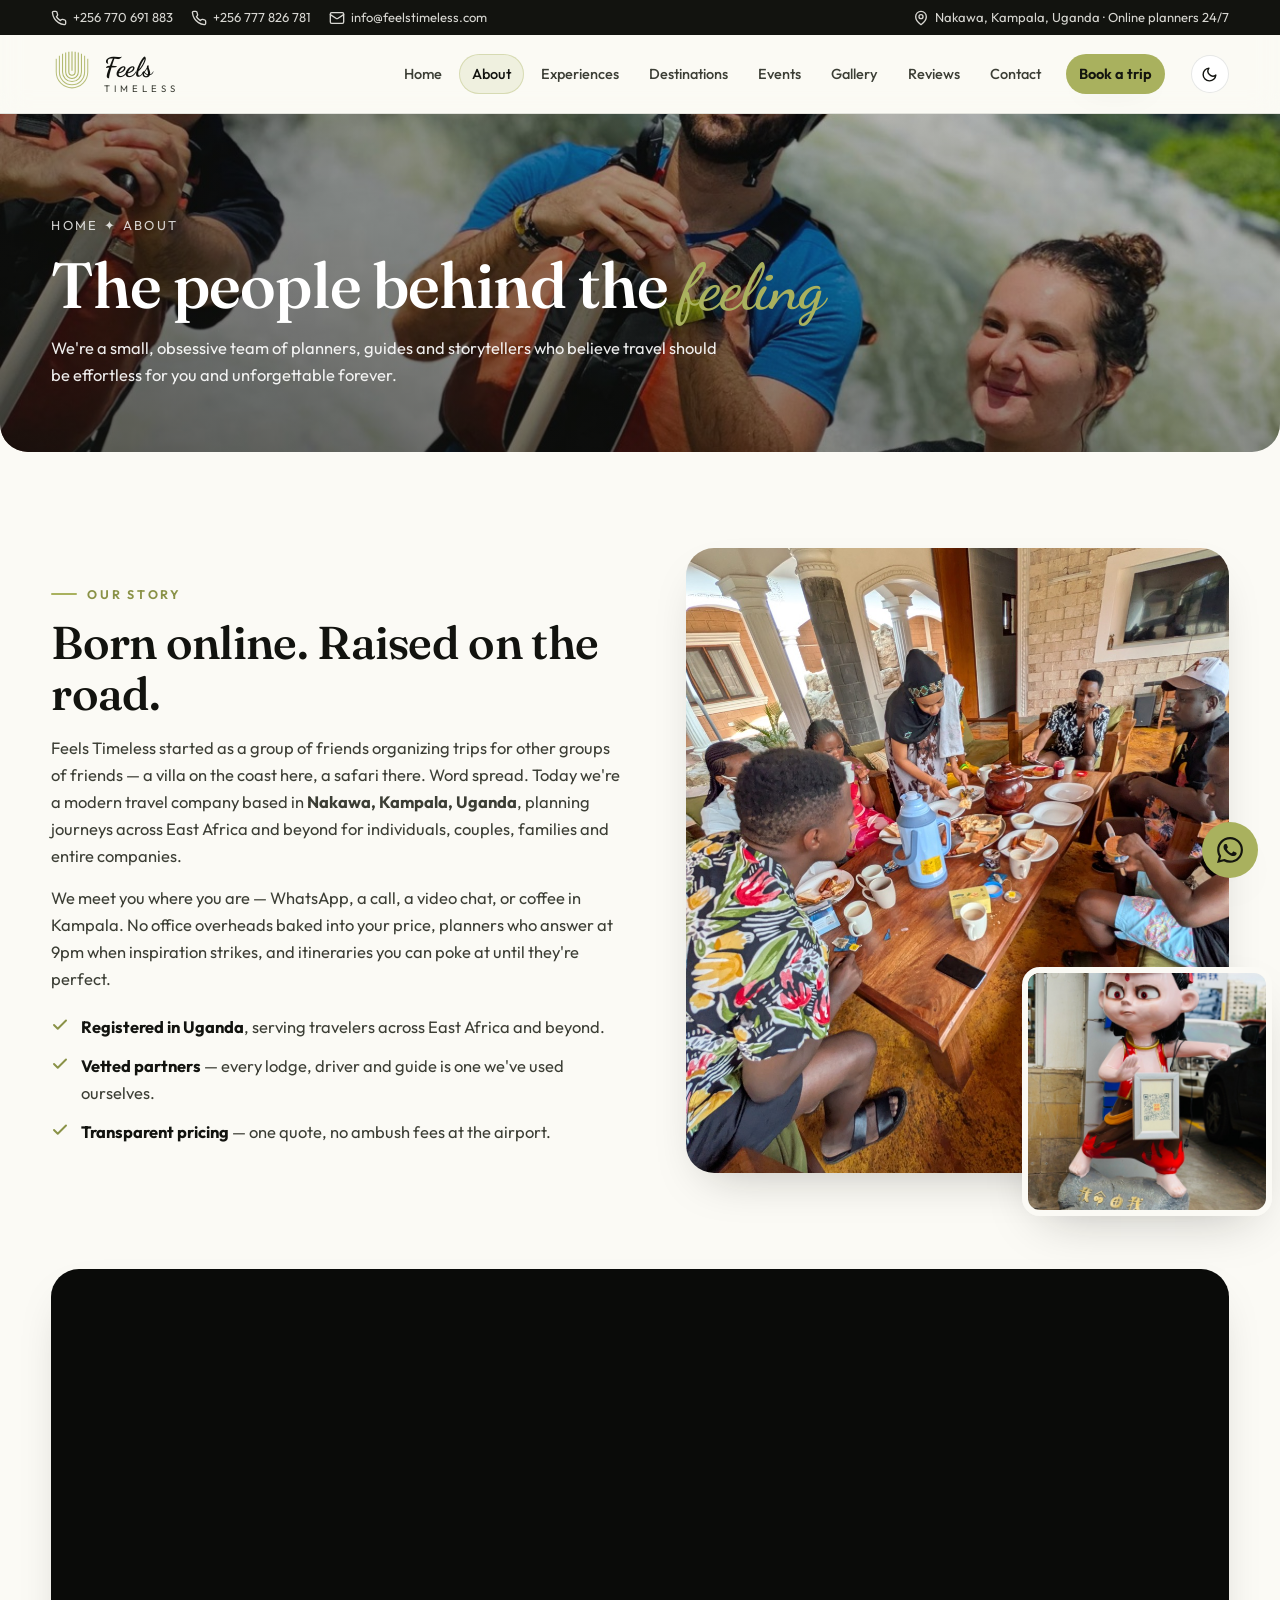
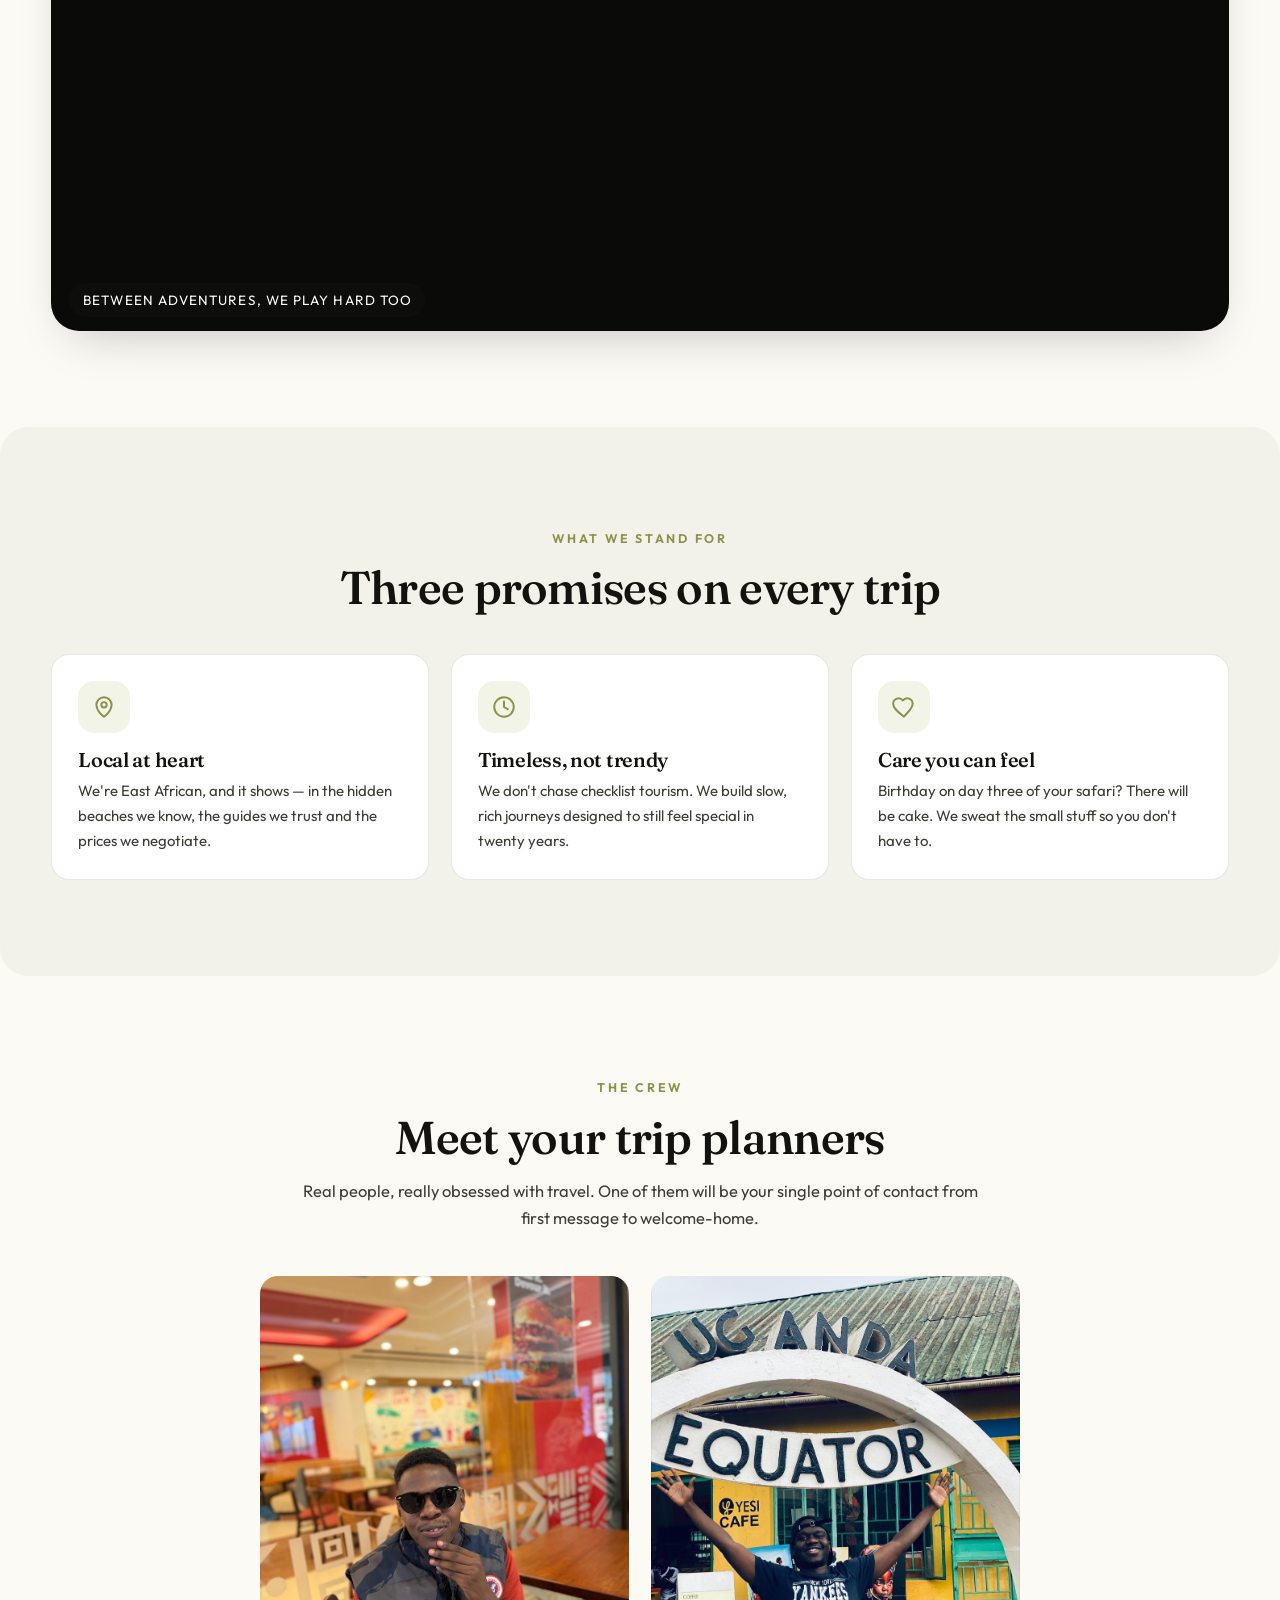
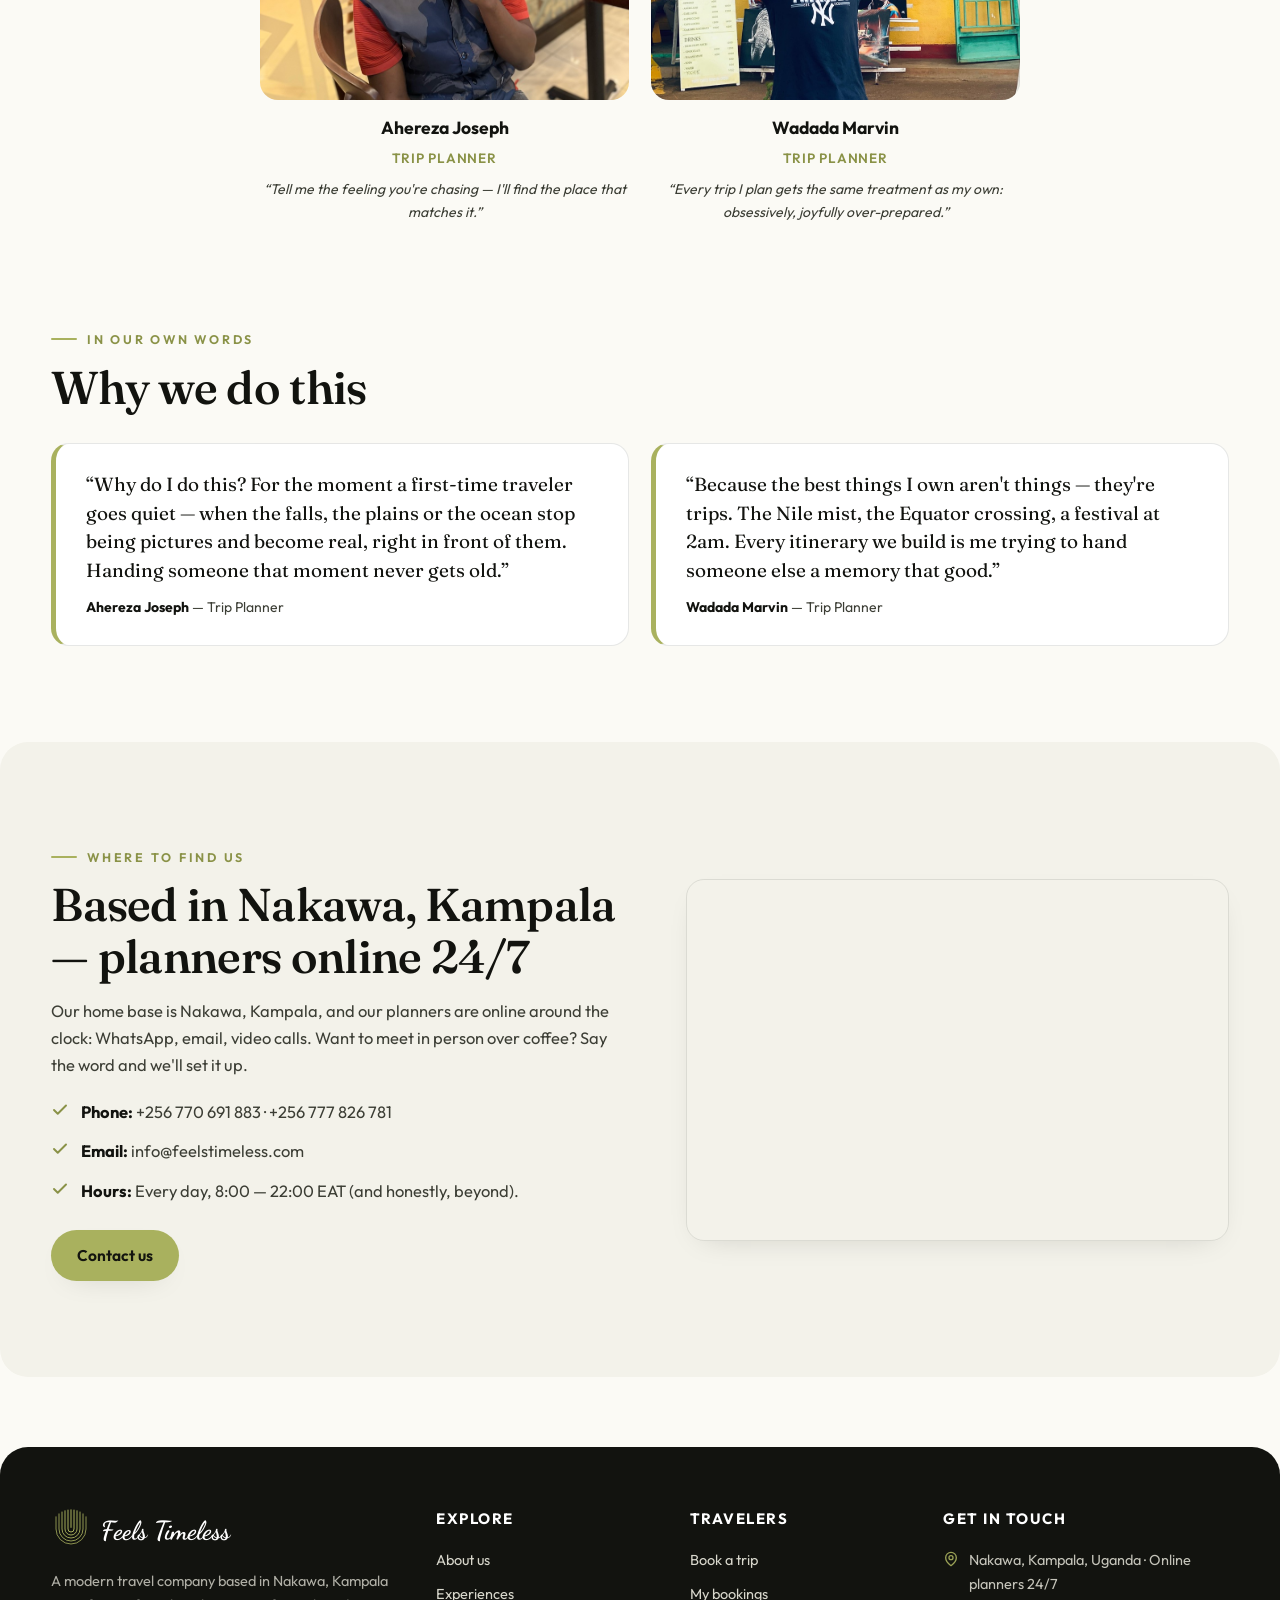
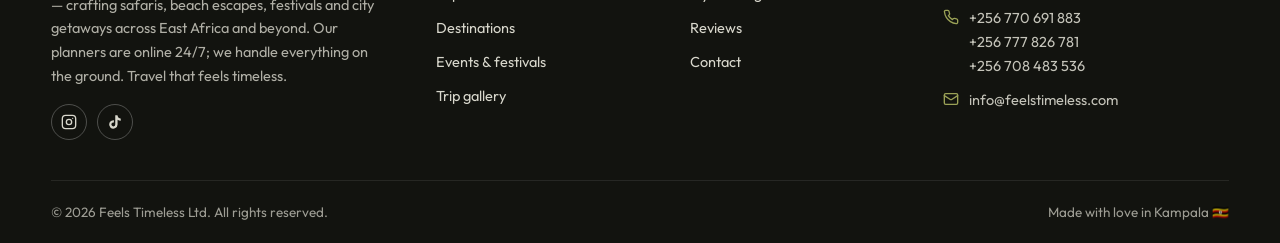
==== about.html @ 55449ac5 "Restore Ahereza Joseph's own portrait (terminus photo was a different person)" ====
<!DOCTYPE html>
<html lang="en">
<head>
<meta charset="UTF-8">
<meta name="viewport" content="width=device-width, initial-scale=1">
<title>About Feels Timeless — Your Trip Planners in Kampala, Uganda</title>
<meta name="description" content="Meet Feels Timeless: a modern travel agency in Kampala, Uganda. Our trip planners craft safaris, beach escapes and group getaways with vetted lodges, guides and transparent pricing.">
<!-- SEO -->
<link rel="canonical" href="https://www.feelstimeless.com/about.html">
<meta name="robots" content="index, follow">
<meta name="keywords" content="tours and travel Uganda, travel agency Kampala, safari Uganda, gorilla trekking Bwindi, Zanzibar holiday packages, Nyege Nyege packages, AFCON 2027 travel, group travel Uganda, Feels Timeless">
<meta property="og:type" content="website">
<meta property="og:site_name" content="Feels Timeless">
<meta property="og:title" content="About Feels Timeless — Your Trip Planners in Kampala, Uganda">
<meta property="og:description" content="Meet Feels Timeless: a modern travel agency in Kampala, Uganda. Our trip planners craft safaris, beach escapes and group getaways with vetted lodges, guides and transparent pricing.">
<meta property="og:url" content="https://www.feelstimeless.com/about.html">
<meta property="og:image" content="https://www.feelstimeless.com/assets/gallery/hero-jinja.jpg">
<meta property="og:locale" content="en_UG">
<meta name="twitter:card" content="summary_large_image">
<meta name="twitter:title" content="About Feels Timeless — Your Trip Planners in Kampala, Uganda">
<meta name="twitter:description" content="Meet Feels Timeless: a modern travel agency in Kampala, Uganda. Our trip planners craft safaris, beach escapes and group getaways with vetted lodges, guides and transparent pricing.">
<meta name="twitter:image" content="https://www.feelstimeless.com/assets/gallery/hero-jinja.jpg">
<meta name="theme-color" content="#a9b15e">
<!-- /SEO -->
<link rel="icon" type="image/png" href="assets/logo.png">
<link rel="preconnect" href="https://fonts.googleapis.com">
<link rel="preconnect" href="https://fonts.gstatic.com" crossorigin>
<link href="https://fonts.googleapis.com/css2?family=Fraunces:opsz,wght@9..144,400..700&family=Outfit:wght@300..800&family=Dancing+Script:wght@600;700&display=swap" rel="stylesheet">
<link rel="stylesheet" href="assets/css/styles.css">
<script>document.documentElement.dataset.theme=localStorage.getItem("ft-theme")||(matchMedia("(prefers-color-scheme: dark)").matches?"dark":"light");</script>
</head>
<body data-page="about.html">
<header class="site"></header>

<main>
<section class="pagehero">
  <div class="bg"><img src="assets/gallery/hero-jinja.jpg" alt="Feels Timeless guests above the rapids of the Nile at Jinja, Uganda"></div>
  <div class="wrap inner">
    <span class="crumb">Home ✦ About</span>
    <h1>The people behind the <span class="script" style="color:var(--olive)">feeling</span></h1>
    <p>We're a small, obsessive team of planners, guides and storytellers who believe travel should be effortless for you and unforgettable forever.</p>
  </div>
</section>

<section class="block">
  <div class="wrap split">
    <div class="reveal">
      <span class="eyebrow">Our story</span>
      <h2 class="title">Born online. Raised on the road.</h2>
      <p class="sub">Feels Timeless started as a group of friends organizing trips for other groups of friends — a villa on the coast here, a safari there. Word spread. Today we're a modern travel company based in <b>Nakawa, Kampala, Uganda</b>, planning journeys across East Africa and beyond for individuals, couples, families and entire companies.</p>
      <p class="sub" style="margin-top:14px">We meet you where you are — WhatsApp, a call, a video chat, or coffee in Kampala. No office overheads baked into your price, planners who answer at 9pm when inspiration strikes, and itineraries you can poke at until they're perfect.</p>
      <ul class="checks">
        <li><svg width="18" height="18" viewBox="0 0 24 24" fill="none" stroke="currentColor" stroke-width="2.6" stroke-linecap="round" stroke-linejoin="round"><path d="M20 6 9 17l-5-5"/></svg><span><b>Registered in Uganda</b>, serving travelers across East Africa and beyond.</span></li>
        <li><svg width="18" height="18" viewBox="0 0 24 24" fill="none" stroke="currentColor" stroke-width="2.6" stroke-linecap="round" stroke-linejoin="round"><path d="M20 6 9 17l-5-5"/></svg><span><b>Vetted partners</b> — every lodge, driver and guide is one we've used ourselves.</span></li>
        <li><svg width="18" height="18" viewBox="0 0 24 24" fill="none" stroke="currentColor" stroke-width="2.6" stroke-linecap="round" stroke-linejoin="round"><path d="M20 6 9 17l-5-5"/></svg><span><b>Transparent pricing</b> — one quote, no ambush fees at the airport.</span></li>
      </ul>
    </div>
    <div class="imgstack reveal">
      <div class="main"><img src="assets/gallery/trip-02.jpg" alt="Feels Timeless travelers sharing breakfast at a coastal villa"></div>
      <div class="float"><img src="assets/gallery/trip-13.jpg" alt="Travelers exploring the city"></div>
    </div>
  </div>
</section>

<section class="block" style="padding-top:0">
  <div class="wrap">
    <div class="vband vrot reveal">
      <video src="assets/videos/museum-1.mp4" autoplay muted loop playsinline preload="metadata"></video>
      <span class="vcap">Between adventures, we play hard too</span>
    </div>
  </div>
</section>

<!-- VALUES -->
<section class="block" style="background:var(--surface-2);border-radius:var(--r-lg)">
  <div class="wrap">
    <div class="center reveal">
      <span class="eyebrow">What we stand for</span>
      <h2 class="title">Three promises on every trip</h2>
    </div>
    <div class="grid c3" style="margin-top:40px">
      <div class="card reveal">
        <div class="ico"><svg width="26" height="26" viewBox="0 0 24 24" fill="none" stroke="currentColor" stroke-width="1.8" stroke-linecap="round" stroke-linejoin="round"><path d="M12 21s-7-4.9-7-11a7 7 0 0 1 14 0c0 6.1-7 11-7 11Z"/><circle cx="12" cy="10" r="2.5"/></svg></div>
        <h3>Local at heart</h3>
        <p>We're East African, and it shows — in the hidden beaches we know, the guides we trust and the prices we negotiate.</p>
      </div>
      <div class="card reveal">
        <div class="ico"><svg width="26" height="26" viewBox="0 0 24 24" fill="none" stroke="currentColor" stroke-width="1.8" stroke-linecap="round" stroke-linejoin="round"><circle cx="12" cy="12" r="9"/><path d="M12 7v5l3.5 2"/></svg></div>
        <h3>Timeless, not trendy</h3>
        <p>We don't chase checklist tourism. We build slow, rich journeys designed to still feel special in twenty years.</p>
      </div>
      <div class="card reveal">
        <div class="ico"><svg width="26" height="26" viewBox="0 0 24 24" fill="none" stroke="currentColor" stroke-width="1.8" stroke-linecap="round" stroke-linejoin="round"><path d="M12 21C7 17 2 13.5 2 9a5 5 0 0 1 9-3 5 5 0 0 1 9 3c0 4.5-5 8-8 12Z"/></svg></div>
        <h3>Care you can feel</h3>
        <p>Birthday on day three of your safari? There will be cake. We sweat the small stuff so you don't have to.</p>
      </div>
    </div>
  </div>
</section>

<!-- TEAM -->
<section class="block">
  <div class="wrap">
    <div class="center reveal">
      <span class="eyebrow">The crew</span>
      <h2 class="title">Meet your trip planners</h2>
      <p class="sub">Real people, really obsessed with travel. One of them will be your single point of contact from first message to welcome-home.</p>
    </div>
    <div class="grid c2" style="margin-top:44px;max-width:760px;margin-inline:auto">
      <div class="person reveal">
        <div class="ph"><img src="assets/team/ahereza-joseph.jpg" alt="Portrait of Ahereza Joseph, trip planner"></div>
        <b>Ahereza Joseph</b><span>Trip Planner</span>
        <p>“Tell me the feeling you're chasing — I'll find the place that matches it.”</p>
      </div>
      <div class="person reveal">
        <div class="ph"><img src="assets/team/wadada-marvin.jpg" alt="Wadada Marvin celebrating at the Uganda Equator landmark"></div>
        <b>Wadada Marvin</b><span>Trip Planner</span>
        <p>“Every trip I plan gets the same treatment as my own: obsessively, joyfully over-prepared.”</p>
      </div>
    </div>
  </div>
</section>

<!-- STAFF SPEAKING -->
<section class="block" style="padding-top:0">
  <div class="wrap">
    <div class="reveal"><span class="eyebrow">In our own words</span>
    <h2 class="title">Why we do this</h2></div>
    <div class="grid c2" style="margin-top:30px">
      <blockquote class="bigquote reveal">
        <p>“Why do I do this? For the moment a first-time traveler goes quiet — when the falls, the plains or the ocean stop being pictures and become real, right in front of them. Handing someone that moment never gets old.”</p>
        <footer><b>Ahereza Joseph</b> — Trip Planner</footer>
      </blockquote>
      <blockquote class="bigquote reveal">
        <p>“Because the best things I own aren't things — they're trips. The Nile mist, the Equator crossing, a festival at 2am. Every itinerary we build is me trying to hand someone else a memory that good.”</p>
        <footer><b>Wadada Marvin</b> — Trip Planner</footer>
      </blockquote>
    </div>
  </div>
</section>

<!-- LOCATION -->
<section class="block" id="location" style="background:var(--surface-2);border-radius:var(--r-lg)">
  <div class="wrap split">
    <div class="reveal">
      <span class="eyebrow">Where to find us</span>
      <h2 class="title">Based in Nakawa, Kampala — planners online 24/7</h2>
      <p class="sub">Our home base is Nakawa, Kampala, and our planners are online around the clock: WhatsApp, email, video calls. Want to meet in person over coffee? Say the word and we'll set it up.</p>
      <ul class="checks">
        <li><svg width="18" height="18" viewBox="0 0 24 24" fill="none" stroke="currentColor" stroke-width="2.6" stroke-linecap="round" stroke-linejoin="round"><path d="M20 6 9 17l-5-5"/></svg><span><b>Phone:</b> +256 770 691 883 · +256 777 826 781</span></li>
        <li><svg width="18" height="18" viewBox="0 0 24 24" fill="none" stroke="currentColor" stroke-width="2.6" stroke-linecap="round" stroke-linejoin="round"><path d="M20 6 9 17l-5-5"/></svg><span><b>Email:</b> info@feelstimeless.com</span></li>
        <li><svg width="18" height="18" viewBox="0 0 24 24" fill="none" stroke="currentColor" stroke-width="2.6" stroke-linecap="round" stroke-linejoin="round"><path d="M20 6 9 17l-5-5"/></svg><span><b>Hours:</b> Every day, 8:00 — 22:00 EAT (and honestly, beyond).</span></li>
      </ul>
      <div style="margin-top:26px"><a class="btn" href="contact.html">Contact us</a></div>
    </div>
    <div class="map-card reveal">
      <iframe title="Map of Nakawa, Kampala" loading="lazy" referrerpolicy="no-referrer-when-downgrade"
        src="https://www.google.com/maps?q=Nakawa,+Kampala,+Uganda&output=embed"></iframe>
    </div>
  </div>
</section>
</main>

<footer class="site"></footer>
<script src="assets/js/app.js"></script>
</body>
</html>
---- assets/css/styles.css ----
/* ============================================================
   FEELS TIMELESS — design system
   3 colors: olive, ink, paper (adaptive light/dark)
   ============================================================ */

:root {
  --olive: #a9b15e;
  --olive-deep: #8a9247;
  --olive-soft: rgba(169, 177, 94, 0.14);
  --olive-line: rgba(169, 177, 94, 0.35);
  --ink: #12130f;
  --ink-soft: #3c3e35;
  --paper: #fbfaf5;
  --surface: #ffffff;
  --surface-2: #f3f2ea;
  --line: rgba(18, 19, 15, 0.1);
  --shadow: 0 20px 50px -22px rgba(18, 19, 15, 0.28);
  --shadow-soft: 0 10px 30px -18px rgba(18, 19, 15, 0.22);
  --r-lg: 28px;
  --r-md: 18px;
  --r-sm: 12px;
  --font-display: "Fraunces", Georgia, serif;
  --font-body: "Outfit", "Helvetica Neue", sans-serif;
  --font-script: "Dancing Script", cursive;
  --wrap: 1180px;
  color-scheme: light;
}

html[data-theme="dark"] {
  --olive: #b9c26e;
  --olive-deep: #cdd688;
  --olive-soft: rgba(185, 194, 110, 0.12);
  --olive-line: rgba(185, 194, 110, 0.32);
  --ink: #f0efe6;
  --ink-soft: #b9b8ac;
  --paper: #101110;
  --surface: #191a16;
  --surface-2: #20221c;
  --line: rgba(240, 239, 230, 0.12);
  --shadow: 0 20px 50px -22px rgba(0, 0, 0, 0.65);
  --shadow-soft: 0 10px 30px -18px rgba(0, 0, 0, 0.5);
  color-scheme: dark;
}

* { margin: 0; padding: 0; box-sizing: border-box; }

html { scroll-behavior: smooth; }

body {
  font-family: var(--font-body);
  background: var(--paper);
  color: var(--ink);
  line-height: 1.65;
  font-size: 16.5px;
  overflow-x: hidden;
  -webkit-font-smoothing: antialiased;
}

img { max-width: 100%; display: block; }
a { color: inherit; text-decoration: none; }
button { font-family: inherit; cursor: pointer; }
::selection { background: var(--olive); color: #12130f; }

h1, h2, h3, .display {
  font-family: var(--font-display);
  font-weight: 560;
  line-height: 1.12;
  letter-spacing: -0.015em;
}

.wrap { width: min(var(--wrap), 92vw); margin-inline: auto; }

.script { font-family: var(--font-script); color: var(--olive-deep); font-weight: 600; }
html[data-theme="dark"] .script { color: var(--olive); }

/* ---------- topbar + nav ---------- */
.topbar {
  background: var(--ink);
  color: var(--paper);
  font-size: 13px;
  padding: 7px 0;
}
html[data-theme="dark"] .topbar { background: var(--surface-2); }
.topbar .wrap { display: flex; gap: 18px; align-items: center; flex-wrap: wrap; }
.topbar a { opacity: 0.85; display: inline-flex; gap: 6px; align-items: center; }
.topbar a:hover { opacity: 1; color: var(--olive); }
.topbar .spacer { margin-left: auto; }

header.site {
  position: sticky; top: 0; z-index: 60;
  background: color-mix(in srgb, var(--paper) 82%, transparent);
  backdrop-filter: blur(14px);
  -webkit-backdrop-filter: blur(14px);
  border-bottom: 1px solid var(--line);
}
.navrow { display: flex; align-items: center; gap: 26px; padding: 14px 0; }
.brand { display: flex; align-items: center; gap: 11px; }
.brand svg { width: 42px; height: 42px; }
.brand .word { display: flex; flex-direction: column; line-height: 1; }
.brand .word b {
  font-family: var(--font-script); font-size: 27px; font-weight: 700; letter-spacing: 0.02em;
}
.brand .word span {
  font-size: 9.5px; letter-spacing: 0.42em; text-transform: uppercase; color: var(--ink-soft); margin-top: 3px;
}
nav.main { margin-left: auto; display: flex; align-items: center; gap: 4px; }
nav.main a {
  padding: 8px 13px; border-radius: 999px; font-size: 14.5px; font-weight: 500; color: var(--ink-soft);
  transition: 0.2s;
}
nav.main a:hover { color: var(--ink); background: var(--olive-soft); }
nav.main a.active { color: var(--ink); background: var(--olive-soft); box-shadow: inset 0 0 0 1px var(--olive-line); }
nav.main a.cta {
  background: var(--olive); color: #14150f; font-weight: 650; margin-left: 8px;
  box-shadow: var(--shadow-soft);
}
nav.main a.cta:hover { background: var(--olive-deep); color: #fff; }
html[data-theme="dark"] nav.main a.cta:hover { color: #14150f; }

.iconbtn {
  border: 1px solid var(--line); background: var(--surface); color: var(--ink);
  width: 38px; height: 38px; border-radius: 50%; display: inline-flex; align-items: center; justify-content: center;
  transition: 0.2s; flex: none;
}
.iconbtn:hover { border-color: var(--olive); color: var(--olive-deep); transform: translateY(-1px); }

.burger { display: none; }

@media (max-width: 940px) {
  .burger { display: inline-flex; }
  nav.main {
    position: fixed; inset: 0; top: 0; z-index: 70;
    background: var(--paper);
    flex-direction: column; justify-content: center; gap: 10px;
    transform: translateX(100%); transition: transform 0.35s cubic-bezier(0.6, 0, 0.2, 1);
  }
  nav.main.open { transform: none; }
  nav.main a { font-size: 21px; padding: 10px 22px; }
  .navclose { position: absolute; top: 20px; right: 20px; }
  .topbar .hide-m { display: none; }
}
@media (min-width: 941px) { .navclose { display: none; } }

/* ---------- buttons ---------- */
.btn {
  display: inline-flex; align-items: center; gap: 9px;
  background: var(--olive); color: #14150f;
  padding: 13px 26px; border-radius: 999px; font-weight: 650; font-size: 15.5px;
  border: none; transition: 0.22s; box-shadow: var(--shadow-soft);
}
.btn:hover { background: var(--olive-deep); color: #fff; transform: translateY(-2px); }
html[data-theme="dark"] .btn:hover { color: #14150f; }
.btn.ghost {
  background: transparent; color: var(--ink); box-shadow: none;
  border: 1.5px solid var(--olive-line);
}
.btn.ghost:hover { background: var(--olive-soft); color: var(--ink); border-color: var(--olive); transform: translateY(-2px); }
.btn.dark { background: var(--ink); color: var(--paper); }
.btn.dark:hover { background: var(--ink-soft); color: var(--paper); }
.btn.sm { padding: 9px 18px; font-size: 14px; }

/* ---------- hero ---------- */
.hero {
  position: relative; min-height: 86vh; display: grid; align-items: center;
  border-radius: 0 0 var(--r-lg) var(--r-lg); overflow: hidden;
  color: #fff; isolation: isolate;
}
.hero .bg { position: absolute; inset: 0; z-index: -2; }
.hero .bg img { width: 100%; height: 100%; object-fit: cover; }
.hero::after {
  content: ""; position: absolute; inset: 0; z-index: -1;
  background: linear-gradient(200deg, rgba(18, 19, 15, 0.08) 0%, rgba(18, 19, 15, 0.62) 78%);
}
.hero .inner { padding: 110px 0 90px; }
.hero .kicker {
  display: inline-flex; align-items: center; gap: 10px;
  background: rgba(251, 250, 245, 0.14); border: 1px solid rgba(251, 250, 245, 0.35);
  backdrop-filter: blur(6px);
  padding: 7px 16px; border-radius: 999px; font-size: 13.5px; letter-spacing: 0.14em; text-transform: uppercase;
}
.hero h1 { font-size: clamp(44px, 7vw, 88px); margin: 22px 0 14px; max-width: 13ch; }
.hero h1 .script { color: var(--olive); font-size: 1.08em; }
.hero p.lead { font-size: clamp(16px, 2vw, 19.5px); max-width: 54ch; opacity: 0.93; }
.hero .actions { display: flex; gap: 14px; margin-top: 34px; flex-wrap: wrap; }

.hero .stats {
  display: flex; gap: clamp(18px, 4vw, 52px); margin-top: 54px; flex-wrap: wrap;
}
.hero .stats div { border-left: 2px solid var(--olive); padding-left: 14px; }
.hero .stats b { font-family: var(--font-display); font-size: 27px; display: block; }
.hero .stats span { font-size: 13px; opacity: 0.85; letter-spacing: 0.04em; }

/* page hero (inner pages) */
.pagehero {
  position: relative; overflow: hidden; color: #fff;
  border-radius: 0 0 var(--r-lg) var(--r-lg);
}
.pagehero .bg, .pagehero .bg img { position: absolute; inset: 0; width: 100%; height: 100%; object-fit: cover; }
.pagehero::after {
  content: ""; position: absolute; inset: 0;
  background: linear-gradient(200deg, rgba(18, 19, 15, 0.2), rgba(18, 19, 15, 0.68));
}
.pagehero .inner { position: relative; z-index: 2; padding: 96px 0 64px; }
.pagehero .crumb { font-size: 13px; letter-spacing: 0.18em; text-transform: uppercase; opacity: 0.8; }
.pagehero h1 { font-size: clamp(38px, 5.4vw, 64px); margin-top: 12px; }
.pagehero p { max-width: 62ch; margin-top: 10px; opacity: 0.92; }

/* ---------- sections ---------- */
section.block { padding: clamp(56px, 8vw, 96px) 0; position: relative; }
.eyebrow {
  display: inline-flex; align-items: center; gap: 10px;
  color: var(--olive-deep); font-weight: 650; letter-spacing: 0.22em; text-transform: uppercase; font-size: 12.5px;
}
html[data-theme="dark"] .eyebrow { color: var(--olive); }
.eyebrow::before { content: ""; width: 26px; height: 2px; background: var(--olive); border-radius: 2px; }
h2.title { font-size: clamp(30px, 4.2vw, 46px); margin: 12px 0 14px; max-width: 24ch; }
p.sub { color: var(--ink-soft); max-width: 62ch; }
.center { text-align: center; }
.center h2.title, .center p.sub { margin-inline: auto; }
.center .eyebrow::before { display: none; }

/* ---------- cards & grids ---------- */
.grid { display: grid; gap: 22px; }
.grid.c3 { grid-template-columns: repeat(3, 1fr); }
.grid.c4 { grid-template-columns: repeat(4, 1fr); }
.grid.c2 { grid-template-columns: repeat(2, 1fr); }
@media (max-width: 960px) { .grid.c3, .grid.c4 { grid-template-columns: repeat(2, 1fr); } }
@media (max-width: 620px) { .grid.c3, .grid.c4, .grid.c2 { grid-template-columns: 1fr; } }

.card {
  background: var(--surface); border: 1px solid var(--line); border-radius: var(--r-md);
  padding: 26px; transition: 0.25s; position: relative; overflow: hidden;
}
.card:hover { transform: translateY(-4px); box-shadow: var(--shadow); border-color: var(--olive-line); }
.card .ico {
  width: 52px; height: 52px; border-radius: 16px; background: var(--olive-soft);
  display: grid; place-items: center; color: var(--olive-deep); margin-bottom: 16px;
}
html[data-theme="dark"] .card .ico { color: var(--olive); }
.card h3 { font-size: 20px; margin-bottom: 8px; }
.card p { color: var(--ink-soft); font-size: 15px; }

/* destination / photo cards */
.dest {
  position: relative; border-radius: var(--r-md); overflow: hidden; aspect-ratio: 3 / 3.8;
  display: flex; align-items: flex-end; color: #fff; isolation: isolate;
}
.dest img { position: absolute; inset: 0; width: 100%; height: 100%; object-fit: cover; transition: transform 0.6s ease; z-index: -1; }
.dest::after {
  content: ""; position: absolute; inset: 0; z-index: -1;
  background: linear-gradient(180deg, transparent 42%, rgba(18, 19, 15, 0.78));
}
.dest:hover img { transform: scale(1.07); }
.dest .meta { padding: 20px; width: 100%; }
.dest .meta .tag {
  font-size: 11.5px; letter-spacing: 0.16em; text-transform: uppercase;
  background: var(--olive); color: #14150f; padding: 4px 10px; border-radius: 999px; font-weight: 700;
}
.dest .meta h3 { font-size: 23px; margin-top: 10px; }
.dest .meta p { font-size: 13.5px; opacity: 0.9; }
.dest .meta .row { display: flex; justify-content: space-between; align-items: center; margin-top: 8px; }
.dest .meta .price { font-weight: 700; color: var(--olive); }

/* marquee strip */
.strip { background: var(--ink); color: var(--paper); overflow: hidden; padding: 15px 0; }
html[data-theme="dark"] .strip { background: var(--surface-2); }
.strip .track { display: flex; gap: 48px; white-space: nowrap; animation: marquee 28s linear infinite; width: max-content; }
.strip span { display: inline-flex; align-items: center; gap: 14px; font-size: 14.5px; letter-spacing: 0.14em; text-transform: uppercase; }
.strip .dot { color: var(--olive); }
@keyframes marquee { to { transform: translateX(-50%); } }

/* split layout */
.split { display: grid; grid-template-columns: 1.05fr 1fr; gap: clamp(28px, 5vw, 64px); align-items: center; }
@media (max-width: 900px) { .split { grid-template-columns: 1fr; } }
.imgstack { position: relative; }
.imgstack .main { border-radius: var(--r-lg); overflow: hidden; aspect-ratio: 4/4.6; box-shadow: var(--shadow); }
.imgstack .main img { width: 100%; height: 100%; object-fit: cover; }
.imgstack .float {
  position: absolute; right: -8%; bottom: -7%; width: 46%;
  border-radius: var(--r-md); overflow: hidden; border: 6px solid var(--paper); box-shadow: var(--shadow); aspect-ratio: 1/1;
}
.imgstack .float img { width: 100%; height: 100%; object-fit: cover; }
.imgstack .mark { position: absolute; top: -34px; left: -30px; width: 110px; opacity: 0.9; }
@media (max-width: 900px) { .imgstack .float { right: 2%; } .imgstack .mark { left: -8px; } }

/* checklist */
ul.checks { list-style: none; margin-top: 20px; display: grid; gap: 12px; }
ul.checks li { display: flex; gap: 12px; align-items: flex-start; color: var(--ink-soft); }
ul.checks li svg { flex: none; margin-top: 3px; color: var(--olive-deep); }
html[data-theme="dark"] ul.checks li svg { color: var(--olive); }
ul.checks b { color: var(--ink); }

/* ---------- reviews ---------- */
.stars { display: inline-flex; gap: 2px; color: var(--olive); }
.stars svg { width: 17px; height: 17px; }
.review-card {
  background: var(--surface); border: 1px solid var(--line); border-radius: var(--r-md); padding: 24px;
  display: flex; flex-direction: column; gap: 12px; break-inside: avoid;
}
.review-card .head { display: flex; align-items: center; gap: 13px; }
.review-card .avatar {
  width: 46px; height: 46px; border-radius: 50%; background: var(--olive-soft); color: var(--olive-deep);
  display: grid; place-items: center; font-weight: 750; font-size: 17px; flex: none;
  border: 1px solid var(--olive-line);
}
html[data-theme="dark"] .review-card .avatar { color: var(--olive); }
.review-card .who b { display: block; font-size: 15.5px; }
.review-card .who span { font-size: 13px; color: var(--ink-soft); }
.review-card p { color: var(--ink-soft); font-size: 15px; }
.review-card .trip-chip {
  align-self: flex-start; font-size: 12px; background: var(--olive-soft); color: var(--olive-deep);
  padding: 3px 11px; border-radius: 999px; font-weight: 650; border: 1px solid var(--olive-line);
}
html[data-theme="dark"] .review-card .trip-chip { color: var(--olive); }
.masonry { columns: 3 300px; column-gap: 22px; }
.masonry > * { margin-bottom: 22px; }

.rating-summary {
  display: flex; gap: clamp(20px, 4vw, 48px); align-items: center; flex-wrap: wrap;
  background: var(--surface); border: 1px solid var(--line); border-radius: var(--r-md); padding: 26px 30px;
}
.rating-summary .big { font-family: var(--font-display); font-size: 58px; line-height: 1; }
.rating-summary .bars { flex: 1; min-width: 240px; display: grid; gap: 7px; }
.rating-summary .bar { display: grid; grid-template-columns: 46px 1fr 34px; gap: 10px; align-items: center; font-size: 13px; color: var(--ink-soft); }
.rating-summary .bar .track { height: 8px; border-radius: 99px; background: var(--surface-2); overflow: hidden; }
.rating-summary .bar .fill { height: 100%; background: var(--olive); border-radius: 99px; }

/* traveler photos on reviews */
.rphotos { display: flex; gap: 8px; flex-wrap: wrap; }
.rphotos img {
  width: 76px; height: 76px; object-fit: cover; border-radius: 10px;
  border: 1px solid var(--line); cursor: zoom-in; transition: 0.2s;
}
.rphotos img:hover { transform: scale(1.05); border-color: var(--olive); }
.rphotos .pv { position: relative; display: inline-block; }
.rphotos .pv button {
  position: absolute; top: -7px; right: -7px; width: 22px; height: 22px;
  border-radius: 50%; border: none; background: var(--ink); color: var(--paper);
  font-size: 11px; line-height: 1;
}

.star-input { display: flex; gap: 6px; }
.star-input button { background: none; border: none; color: var(--line); transition: 0.15s; padding: 2px; }
.star-input button svg { width: 30px; height: 30px; }
.star-input button.on, .star-input button:hover { color: var(--olive); transform: scale(1.08); }

/* ---------- forms ---------- */
.form-card {
  background: var(--surface); border: 1px solid var(--line); border-radius: var(--r-lg);
  padding: clamp(24px, 4vw, 40px); box-shadow: var(--shadow-soft);
}
.field { display: flex; flex-direction: column; gap: 7px; margin-bottom: 18px; }
.field label { font-size: 13.5px; font-weight: 650; letter-spacing: 0.03em; }
.field input, .field select, .field textarea {
  font: inherit; color: var(--ink); background: var(--paper);
  border: 1.5px solid var(--line); border-radius: var(--r-sm); padding: 12px 15px; transition: 0.2s;
}
.field input:focus, .field select:focus, .field textarea:focus {
  outline: none; border-color: var(--olive); box-shadow: 0 0 0 4px var(--olive-soft);
}
.frow { display: grid; grid-template-columns: 1fr 1fr; gap: 16px; }
@media (max-width: 620px) { .frow { grid-template-columns: 1fr; } }

.traveler-row {
  display: grid; grid-template-columns: 1.4fr 1fr 1fr auto; gap: 10px; align-items: center; margin-bottom: 10px;
}
@media (max-width: 620px) { .traveler-row { grid-template-columns: 1fr 1fr; } }
.traveler-row input, .traveler-row select {
  font: inherit; color: var(--ink); background: var(--paper);
  border: 1.5px solid var(--line); border-radius: var(--r-sm); padding: 10px 13px;
}
.traveler-row .rm {
  border: 1px solid var(--line); background: transparent; color: var(--ink-soft);
  width: 36px; height: 36px; border-radius: 50%;
}
.traveler-row .rm:hover { color: #c0392b; border-color: #c0392b; }

.notice {
  border-radius: var(--r-sm); padding: 14px 18px; font-size: 14.5px; margin-top: 14px;
  background: var(--olive-soft); border: 1px solid var(--olive-line); color: var(--ink);
  display: none;
}
.notice.show { display: block; }

.booking-item {
  display: flex; gap: 16px; align-items: center; justify-content: space-between;
  background: var(--surface); border: 1px solid var(--line); border-radius: var(--r-md);
  padding: 16px 20px; margin-bottom: 12px; flex-wrap: wrap;
}
.booking-item b { font-size: 16px; }
.booking-item .sub2 { font-size: 13.5px; color: var(--ink-soft); }
.booking-item .status {
  font-size: 12px; font-weight: 700; letter-spacing: 0.08em; text-transform: uppercase;
  background: var(--olive-soft); border: 1px solid var(--olive-line); color: var(--olive-deep);
  padding: 4px 12px; border-radius: 999px;
}
html[data-theme="dark"] .booking-item .status { color: var(--olive); }

/* ---------- gallery ---------- */
.gal { columns: 3 300px; column-gap: 16px; }
.gal figure { margin: 0 0 16px; border-radius: var(--r-md); overflow: hidden; position: relative; cursor: zoom-in; break-inside: avoid; }
.gal img { width: 100%; transition: transform 0.5s; }
.gal figure:hover img { transform: scale(1.05); }
.gal figcaption {
  position: absolute; inset: auto 0 0 0; padding: 30px 16px 13px; font-size: 13.5px; color: #fff;
  background: linear-gradient(transparent, rgba(18, 19, 15, 0.75)); opacity: 0; transition: 0.3s;
}
.gal figure:hover figcaption { opacity: 1; }

.vidgrid {
  display: grid; grid-template-columns: repeat(auto-fill, minmax(270px, 1fr)); gap: 16px;
}
.vidgrid video {
  width: 100%; max-height: 420px; border-radius: var(--r-md); background: #0a0b09;
  border: 1px solid var(--line); display: block;
}

/* ambient video bands (autoplay loops) */
.vband {
  position: relative; border-radius: var(--r-lg); overflow: hidden;
  aspect-ratio: 16 / 9; background: #0a0b09; box-shadow: var(--shadow);
}
.vband > video { position: absolute; inset: 0; width: 100%; height: 100%; object-fit: cover; }
/* sideways-encoded portrait sources displayed as landscape */
.vband.vrot > video {
  inset: auto; top: 50%; left: 50%; width: 100%; height: auto; object-fit: initial;
  transform: translate(-50%, -50%) rotate(-90deg) scale(0.5625);
}
.vband.vrot.cw > video {
  transform: translate(-50%, -50%) rotate(90deg) scale(0.5625);
}
.vband .vcap {
  position: absolute; left: 18px; bottom: 14px; z-index: 2;
  color: #fff; font-size: 13.5px; letter-spacing: 0.08em; text-transform: uppercase;
  background: rgba(18, 19, 15, 0.55); padding: 6px 14px; border-radius: 999px; backdrop-filter: blur(4px);
}

.lightbox {
  position: fixed; inset: 0; z-index: 90; background: rgba(10, 11, 9, 0.92);
  display: none; align-items: center; justify-content: center; padding: 4vw; flex-direction: column; gap: 14px;
}
.lightbox.open { display: flex; }
.lightbox img { max-height: 82vh; max-width: 92vw; border-radius: var(--r-sm); }
.lightbox .cap { color: #fff; font-size: 14.5px; opacity: 0.85; }
.lightbox .x { position: absolute; top: 22px; right: 22px; }

/* ---------- team ---------- */
.person { text-align: center; }
.person .ph {
  aspect-ratio: 1/1.15; border-radius: var(--r-md); overflow: hidden; margin-bottom: 14px; position: relative;
}
.person .ph img { width: 100%; height: 100%; object-fit: cover; transition: 0.4s; }
.person:hover .ph img { transform: scale(1.05); }
.person .ph.empty {
  display: grid; place-items: center; background: var(--olive-soft);
  border: 1px solid var(--olive-line); color: var(--olive);
}
.person .ph.empty svg { width: 46%; opacity: 0.85; }
.person b { font-size: 17.5px; display: block; }
.person span { color: var(--olive-deep); font-size: 13.5px; font-weight: 600; letter-spacing: 0.06em; text-transform: uppercase; }
html[data-theme="dark"] .person span { color: var(--olive); }
.person p { font-size: 14px; color: var(--ink-soft); margin-top: 8px; font-style: italic; }

/* quote block */
.bigquote {
  background: var(--surface); border: 1px solid var(--line); border-left: 5px solid var(--olive);
  border-radius: var(--r-md); padding: 26px 30px;
}
.bigquote p { font-family: var(--font-display); font-size: 19px; line-height: 1.5; }
.bigquote footer { margin-top: 12px; font-size: 14px; color: var(--ink-soft); }
.bigquote footer b { color: var(--ink); }

/* ---------- CTA band ---------- */
.cta-band {
  position: relative; border-radius: var(--r-lg); overflow: hidden; color: #fff;
  padding: clamp(44px, 7vw, 80px) clamp(24px, 6vw, 72px); isolation: isolate;
}
.cta-band img.bg { position: absolute; inset: 0; width: 100%; height: 100%; object-fit: cover; z-index: -2; }
.cta-band::after { content: ""; position: absolute; inset: 0; background: rgba(18, 19, 15, 0.62); z-index: -1; }
.cta-band h2 { font-size: clamp(28px, 4vw, 44px); max-width: 22ch; }
.cta-band p { margin: 12px 0 26px; max-width: 55ch; opacity: 0.92; }

/* ---------- footer ---------- */
footer.site {
  background: var(--ink); color: #d8d7cc; margin-top: 70px;
  border-radius: var(--r-lg) var(--r-lg) 0 0;
}
html[data-theme="dark"] footer.site { background: var(--surface-2); }
footer.site .top {
  display: grid; grid-template-columns: 1.6fr 1fr 1fr 1.3fr; gap: 34px; padding: 60px 0 40px;
}
@media (max-width: 900px) { footer.site .top { grid-template-columns: 1fr 1fr; } }
@media (max-width: 560px) { footer.site .top { grid-template-columns: 1fr; } }
footer.site .logo { display: flex; align-items: center; gap: 10px; margin-bottom: 14px; }
footer.site .logo svg { width: 40px; height: 40px; }
footer.site .logo b { font-family: var(--font-script); font-size: 26px; color: #fff; }
footer.site p { font-size: 14.5px; opacity: 0.8; max-width: 34ch; }
footer.site h4 { color: #fff; font-size: 15px; letter-spacing: 0.1em; text-transform: uppercase; margin-bottom: 16px; }
footer.site ul { list-style: none; display: grid; gap: 10px; font-size: 14.5px; }
footer.site ul a:hover { color: var(--olive); }
footer.site .contact li { display: flex; gap: 10px; align-items: flex-start; opacity: 0.9; }
footer.site .contact svg { flex: none; margin-top: 3px; color: var(--olive); }
footer.site .bottom {
  border-top: 1px solid rgba(255, 255, 255, 0.12); padding: 20px 0; font-size: 13.5px; opacity: 0.7;
  display: flex; justify-content: space-between; gap: 12px; flex-wrap: wrap;
}
.socials { display: flex; gap: 10px; margin-top: 16px; }
.socials a {
  width: 36px; height: 36px; border-radius: 50%; border: 1px solid rgba(255, 255, 255, 0.25);
  display: grid; place-items: center; transition: 0.2s;
}
.socials a:hover { background: var(--olive); border-color: var(--olive); color: #14150f; }

/* ---------- decorations ---------- */
.deco-arch { position: absolute; opacity: 0.16; pointer-events: none; color: var(--olive); }
.deco-arch.tl { top: 30px; left: -40px; width: 170px; transform: rotate(-14deg); }
.deco-arch.br { bottom: 20px; right: -50px; width: 210px; transform: rotate(11deg); }
.dotted-path { position: absolute; pointer-events: none; color: var(--olive); opacity: 0.5; }

/* reveal on scroll */
.reveal { opacity: 0; transform: translateY(26px); transition: opacity 0.7s ease, transform 0.7s ease; }
.reveal.in { opacity: 1; transform: none; }
@media (prefers-reduced-motion: reduce) {
  .reveal { opacity: 1; transform: none; transition: none; }
  .strip .track { animation: none; }
}

/* misc */
.pill-tabs { display: flex; gap: 8px; flex-wrap: wrap; }
.pill-tabs button {
  border: 1.5px solid var(--line); background: var(--surface); color: var(--ink-soft);
  padding: 8px 18px; border-radius: 999px; font-size: 14px; font-weight: 600; transition: 0.2s;
}
.pill-tabs button.on, .pill-tabs button:hover { background: var(--olive); border-color: var(--olive); color: #14150f; }

.faq details {
  background: var(--surface); border: 1px solid var(--line); border-radius: var(--r-md);
  padding: 18px 22px; margin-bottom: 12px;
}
.faq summary { font-weight: 650; cursor: pointer; font-size: 16px; list-style: none; display: flex; justify-content: space-between; align-items: center; }
.faq summary::after { content: "+"; font-size: 22px; color: var(--olive-deep); transition: 0.25s; }
.faq details[open] summary::after { transform: rotate(45deg); }
.faq details p { margin-top: 10px; color: var(--ink-soft); font-size: 15px; }

.map-card {
  border-radius: var(--r-md); overflow: hidden; border: 1px solid var(--line); box-shadow: var(--shadow-soft);
}
.map-card iframe { width: 100%; height: 360px; border: 0; display: block; filter: saturate(0.85); }
html[data-theme="dark"] .map-card iframe { filter: invert(0.92) hue-rotate(180deg) saturate(0.7); }

.whatsapp-fab {
  position: fixed; right: 22px; bottom: 22px; z-index: 55;
  width: 56px; height: 56px; border-radius: 50%; background: var(--olive); color: #14150f;
  display: grid; place-items: center; box-shadow: var(--shadow); transition: 0.25s;
}
.whatsapp-fab:hover { transform: translateY(-3px) scale(1.05); background: var(--olive-deep); color: #fff; }
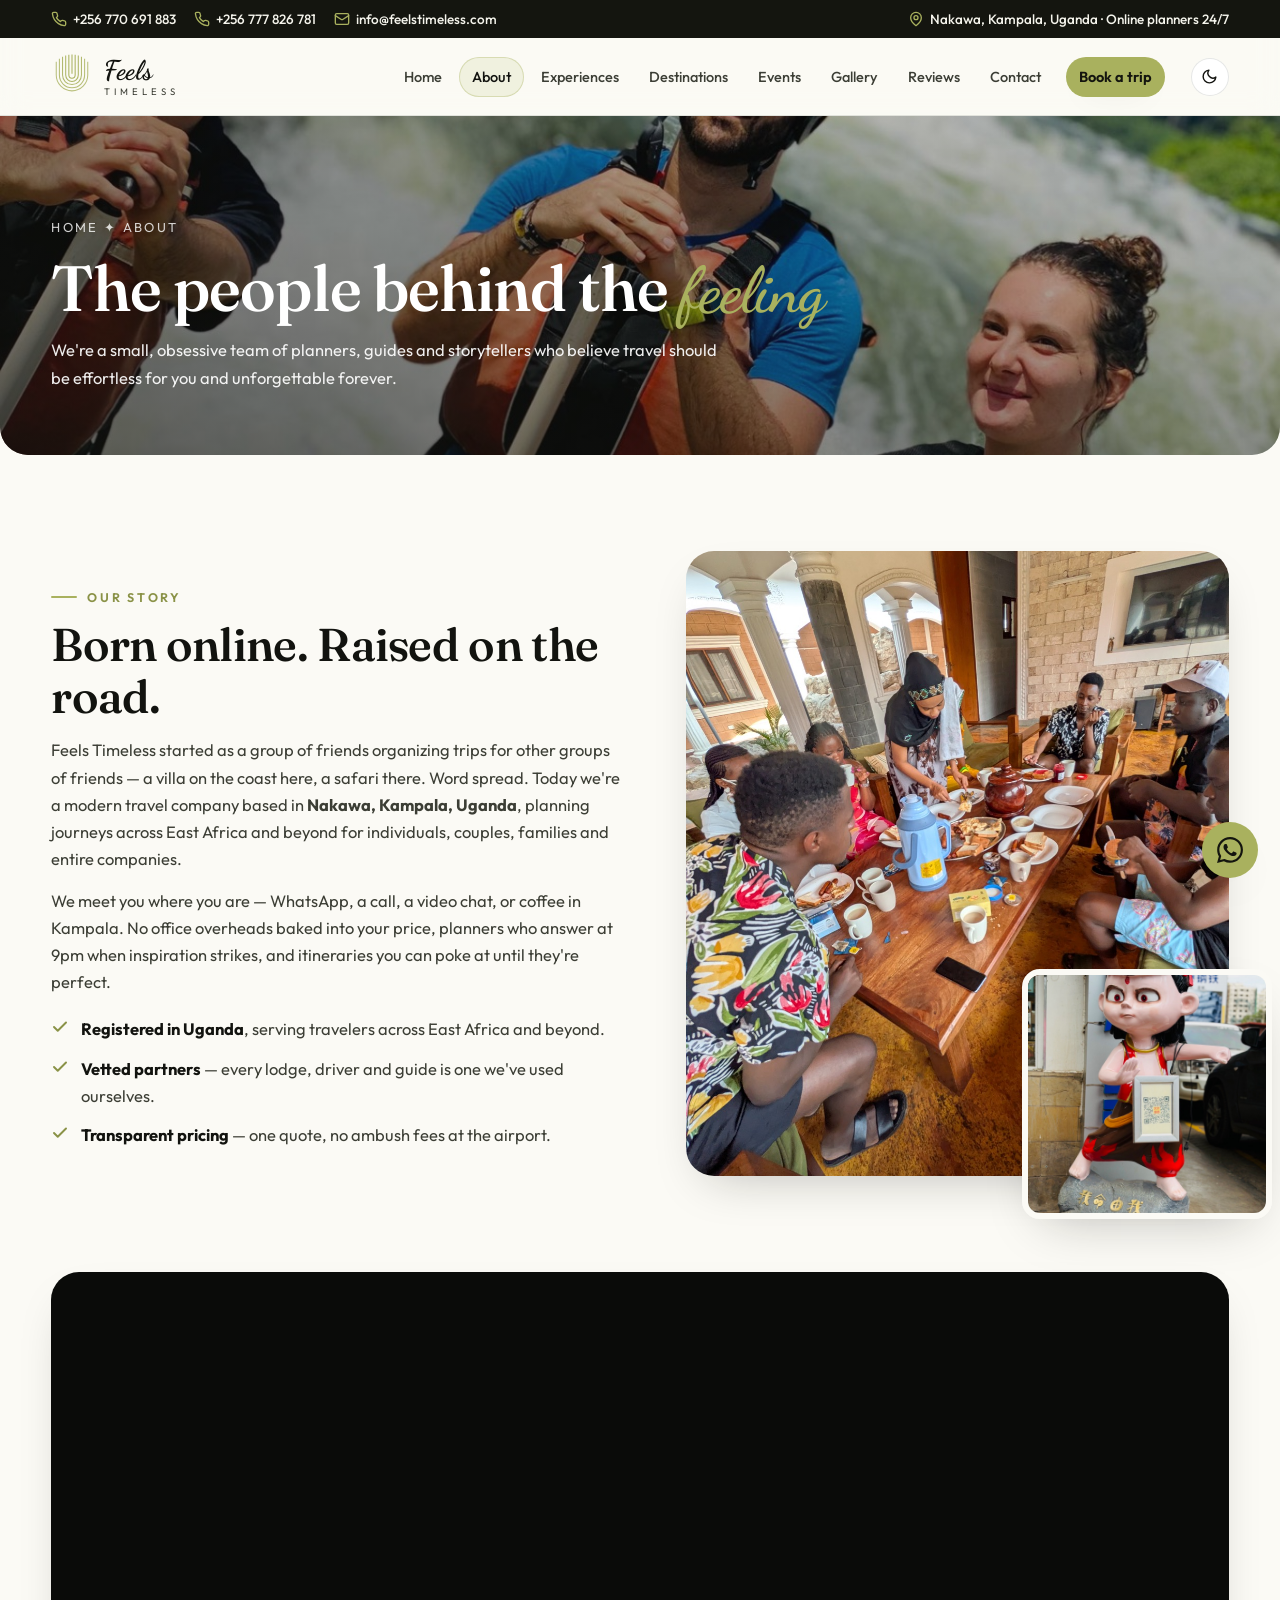
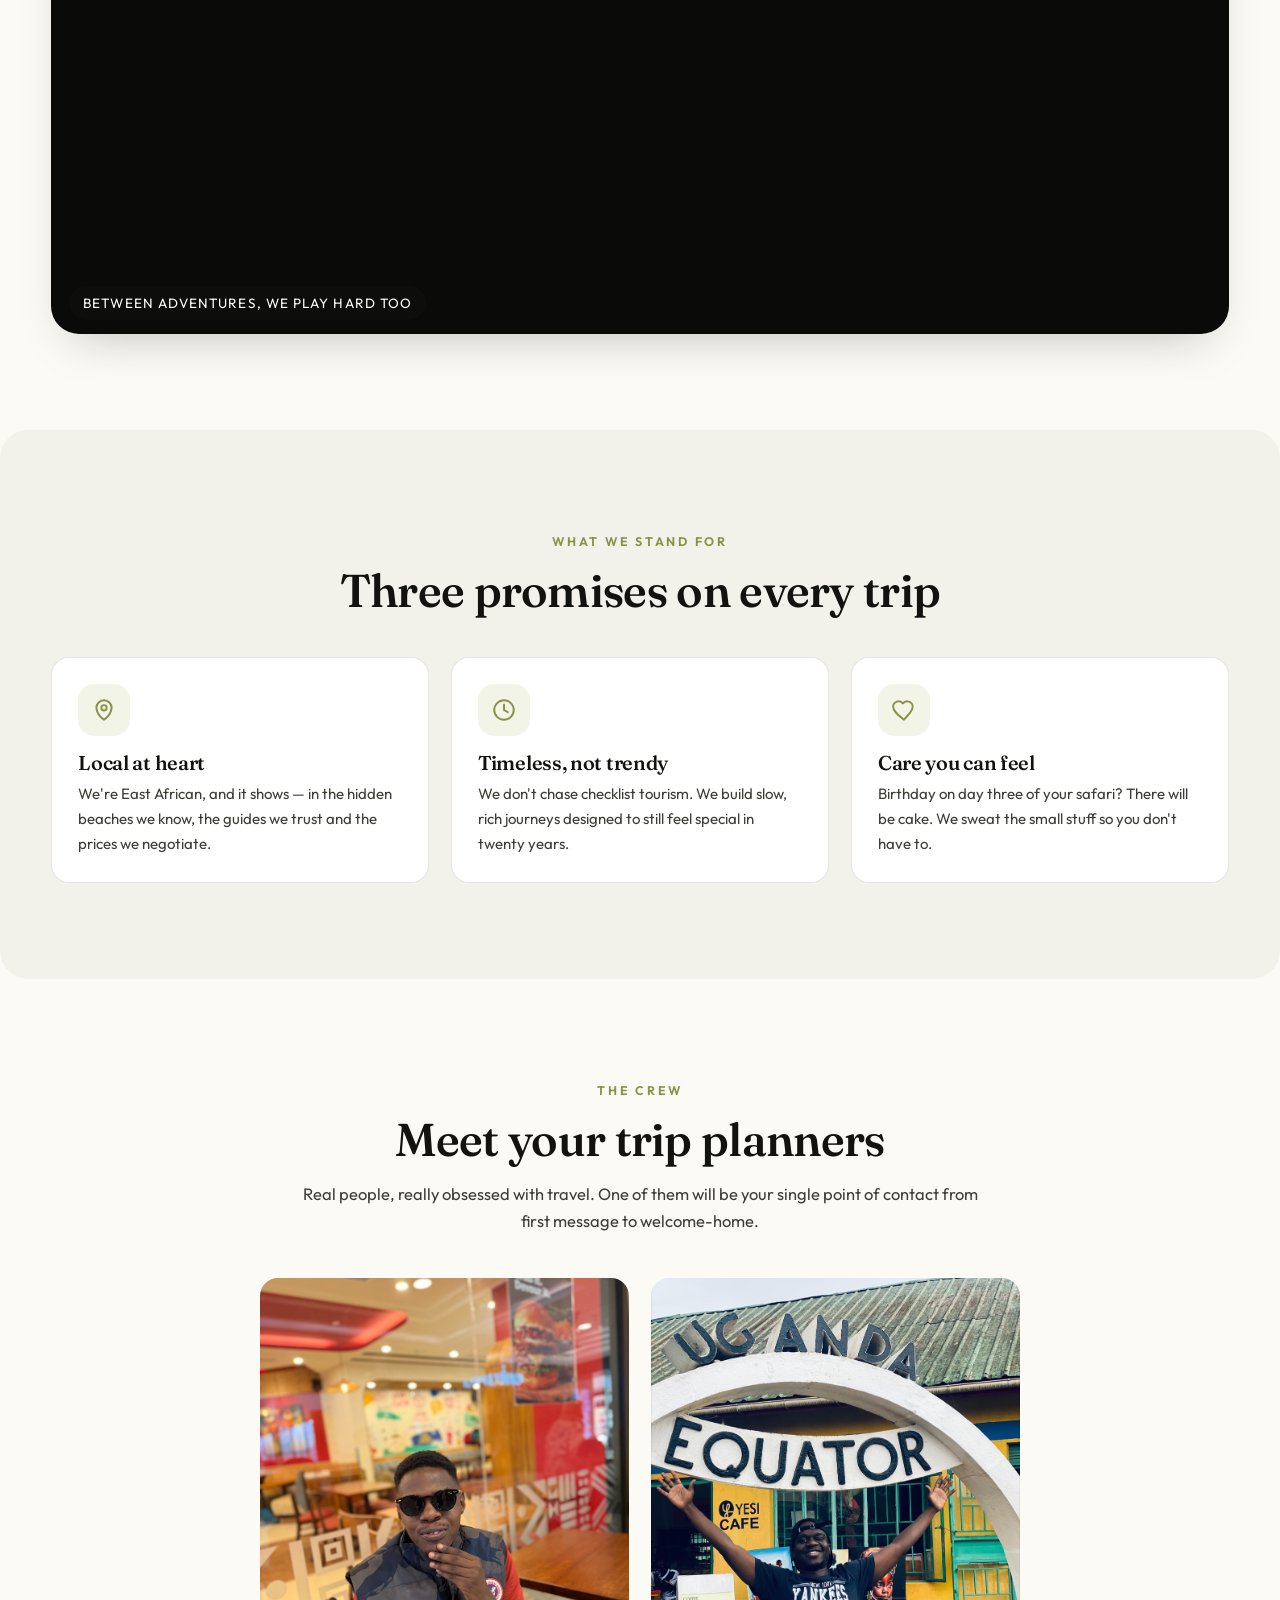
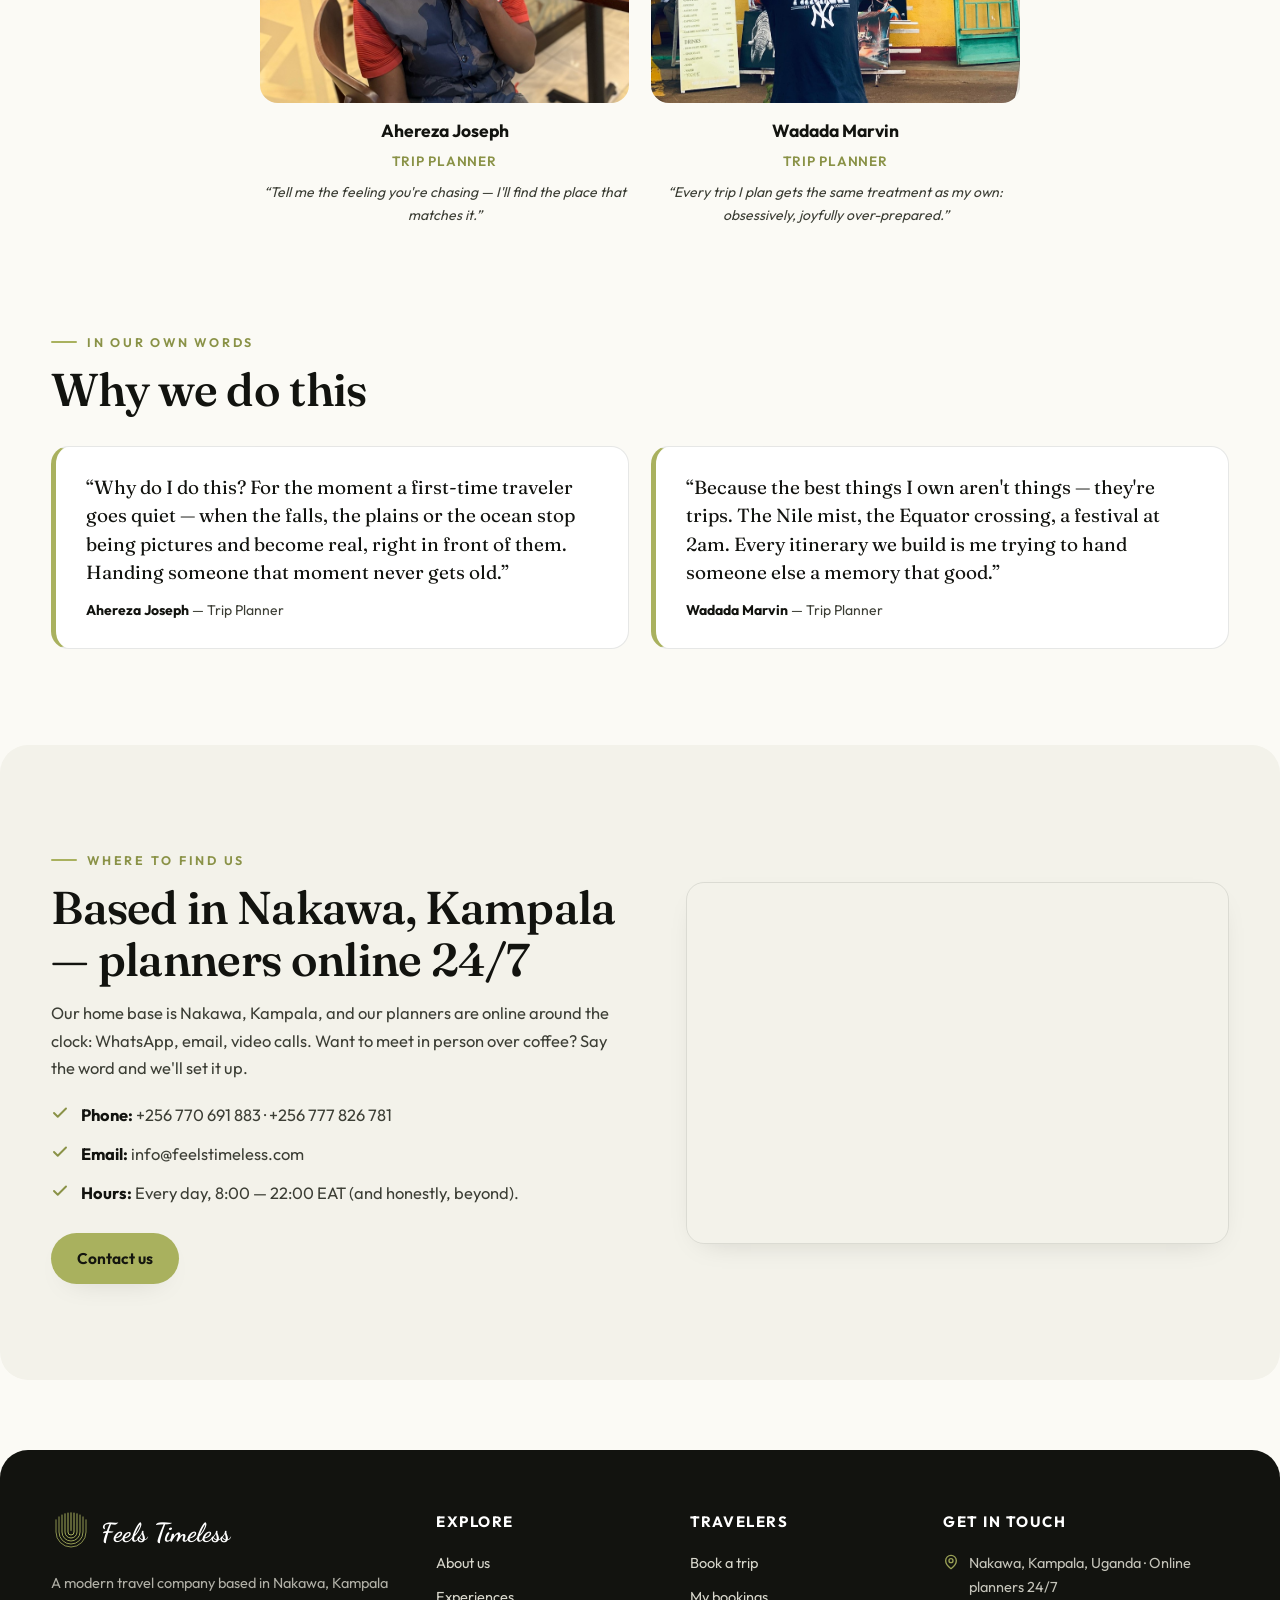
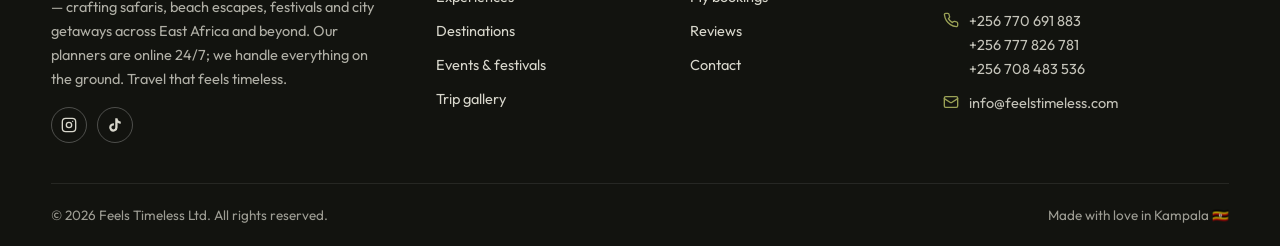
==== commit 9f8d1b72: "Fix topbar contrast (dark-mode text was near-invisible), correct lakeside video rotation, cache-bust" ====
--- a/about.html
+++ b/about.html
@@ -26,7 +26,7 @@
 <link rel="preconnect" href="https://fonts.googleapis.com">
 <link rel="preconnect" href="https://fonts.gstatic.com" crossorigin>
 <link href="https://fonts.googleapis.com/css2?family=Fraunces:opsz,wght@9..144,400..700&family=Outfit:wght@300..800&family=Dancing+Script:wght@600;700&display=swap" rel="stylesheet">
-<link rel="stylesheet" href="assets/css/styles.css">
+<link rel="stylesheet" href="assets/css/styles.css?v=3">
 <script>document.documentElement.dataset.theme=localStorage.getItem("ft-theme")||(matchMedia("(prefers-color-scheme: dark)").matches?"dark":"light");</script>
 </head>
 <body data-page="about.html">
@@ -162,6 +162,6 @@
 </main>
 
 <footer class="site"></footer>
-<script src="assets/js/app.js"></script>
+<script src="assets/js/app.js?v=3"></script>
 </body>
 </html>
--- a/assets/css/styles.css
+++ b/assets/css/styles.css
@@ -75,15 +75,16 @@
 
 /* ---------- topbar + nav ---------- */
 .topbar {
-  background: var(--ink);
-  color: var(--paper);
-  font-size: 13px;
-  padding: 7px 0;
-}
-html[data-theme="dark"] .topbar { background: var(--surface-2); }
+  background: #14150f;
+  color: #f5f4ec;
+  font-size: 13.5px;
+  font-weight: 500;
+  padding: 8px 0;
+}
 .topbar .wrap { display: flex; gap: 18px; align-items: center; flex-wrap: wrap; }
-.topbar a { opacity: 0.85; display: inline-flex; gap: 6px; align-items: center; }
-.topbar a:hover { opacity: 1; color: var(--olive); }
+.topbar a { display: inline-flex; gap: 6px; align-items: center; }
+.topbar a:hover { color: var(--olive); }
+.topbar svg { color: var(--olive); }
 .topbar .spacer { margin-left: auto; }
 
 header.site {
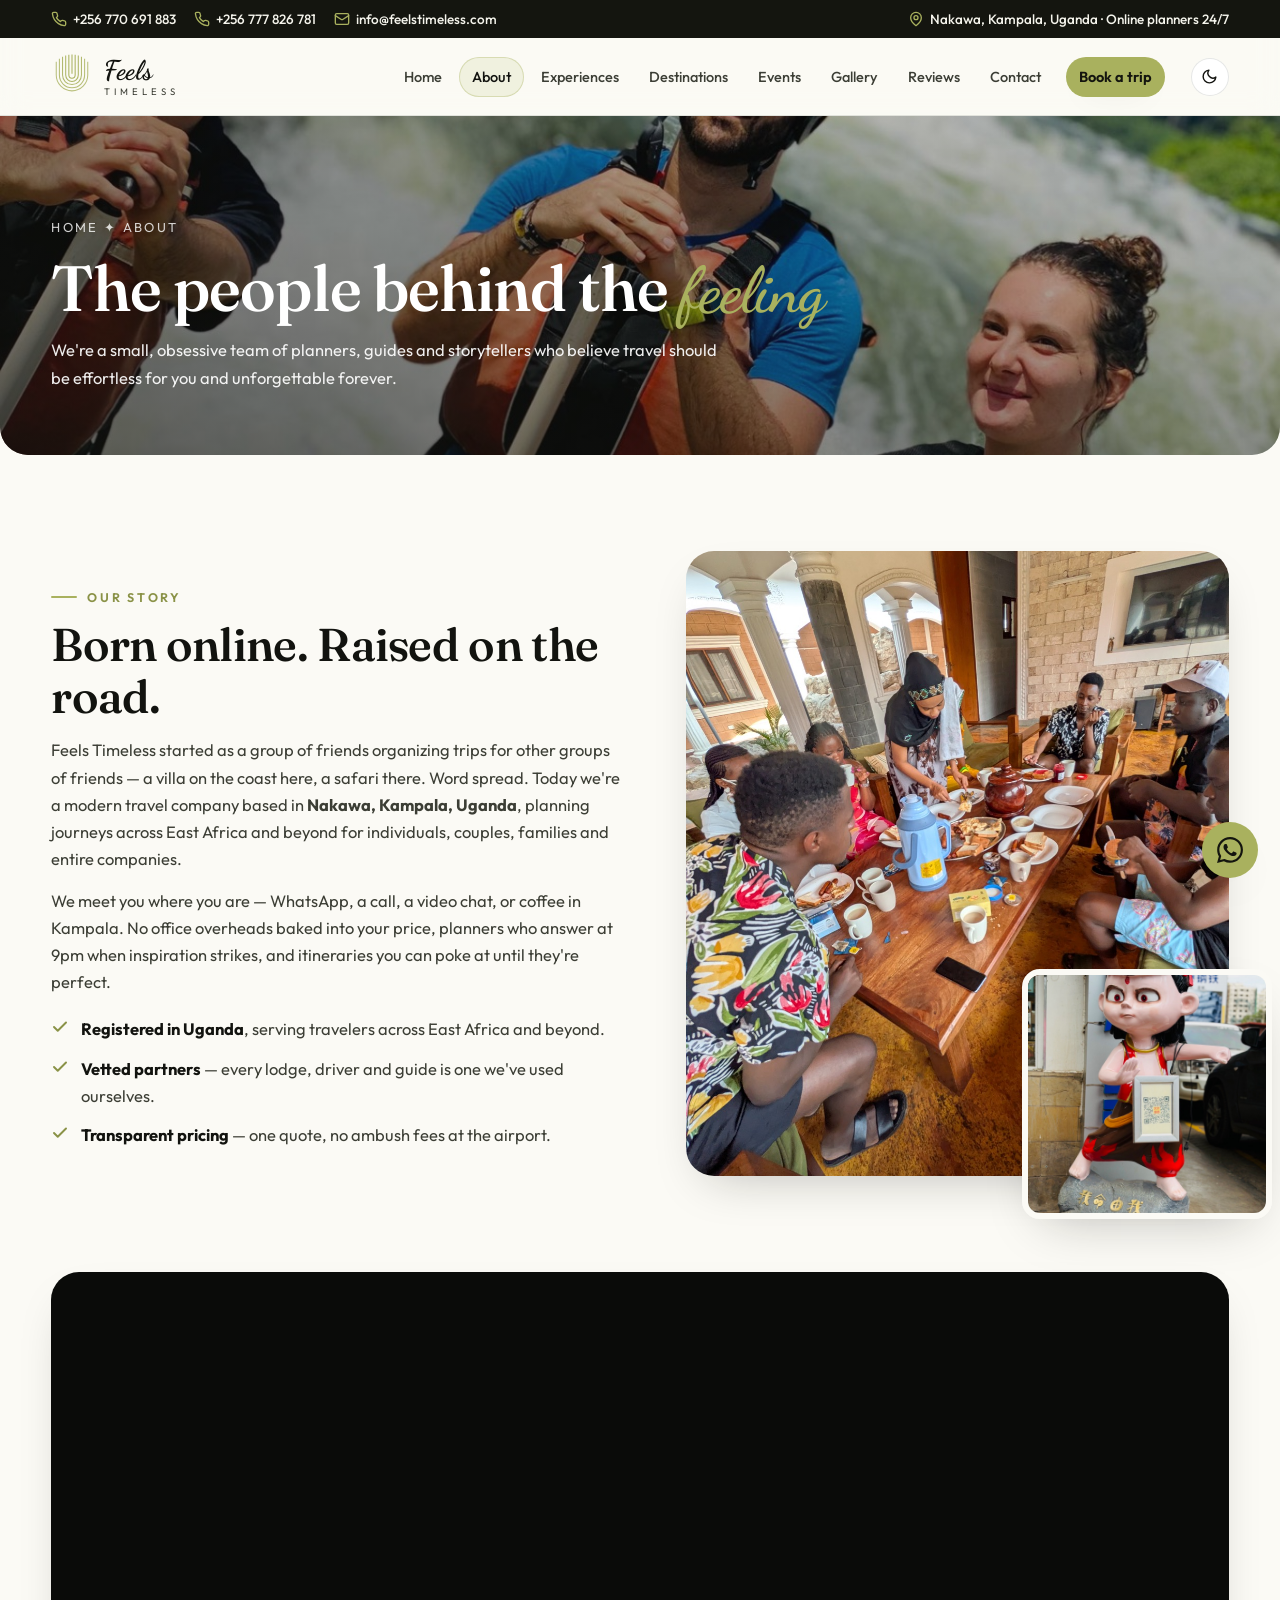
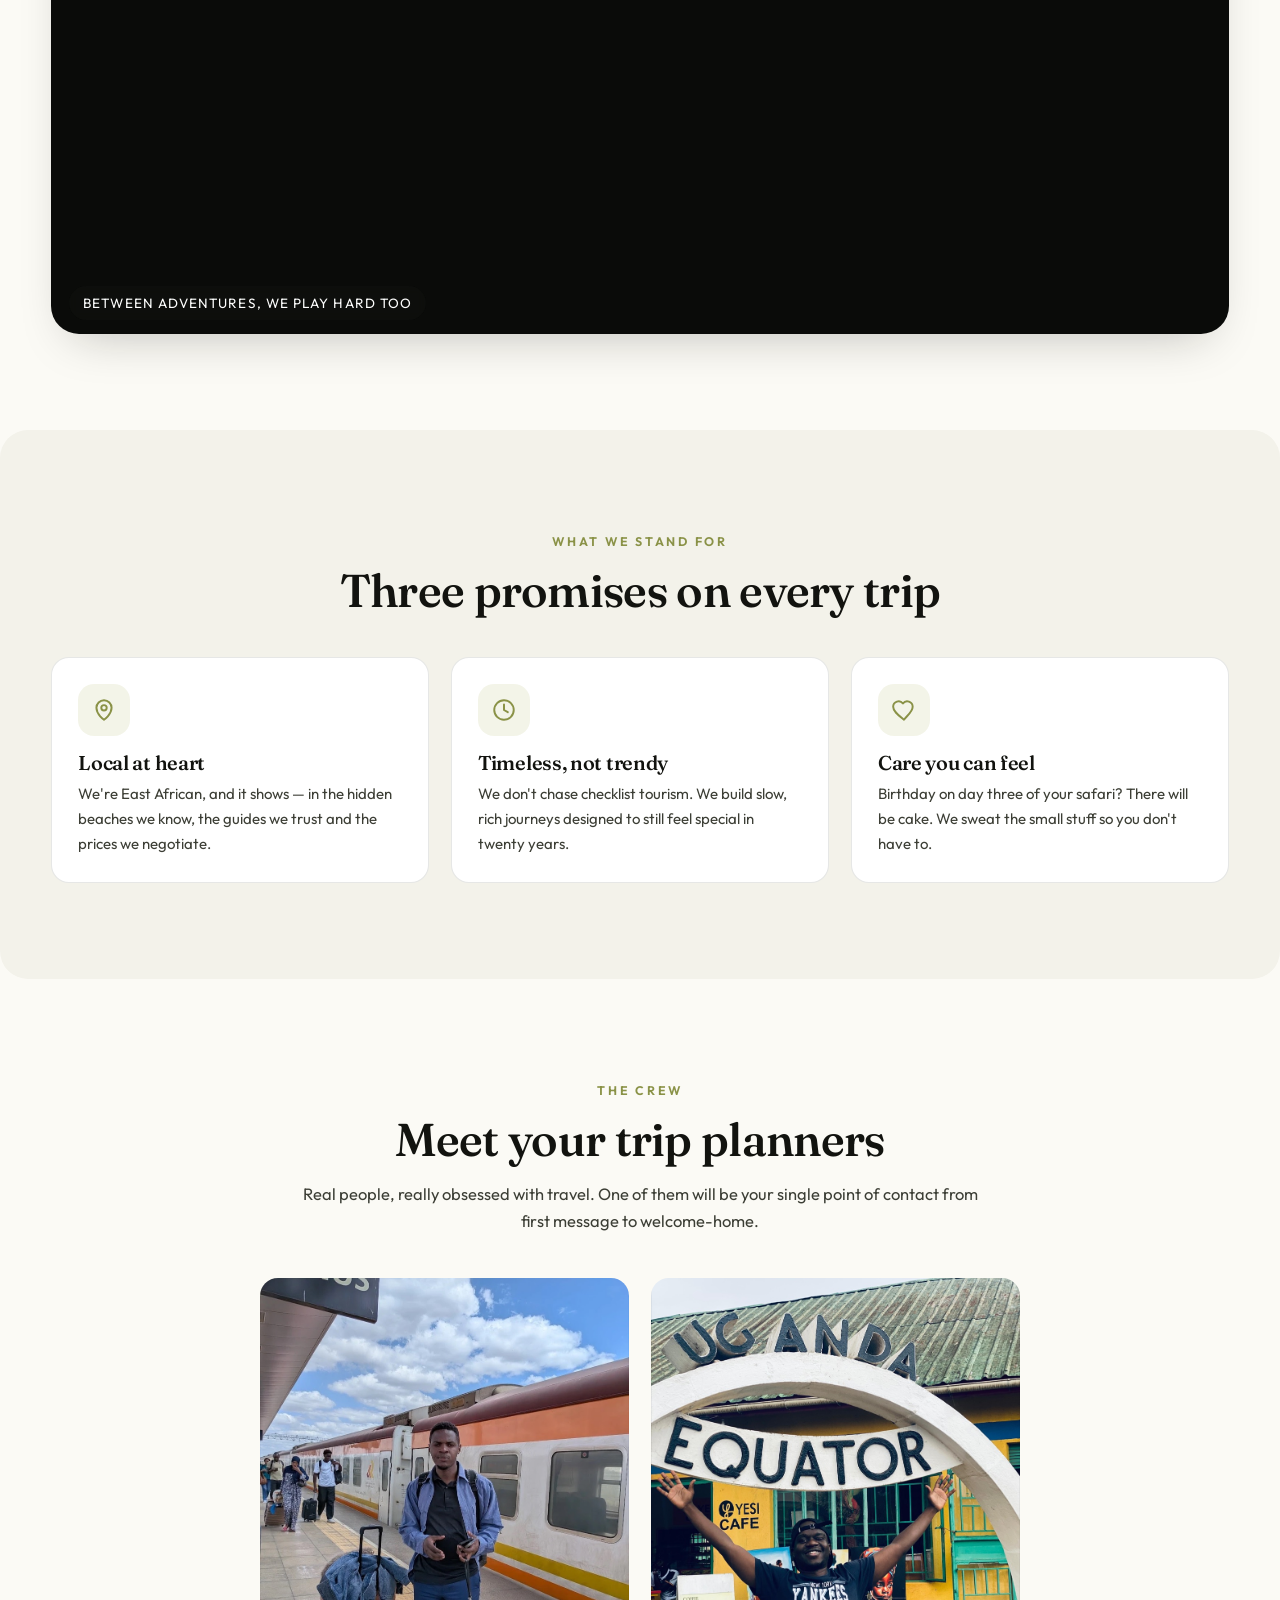
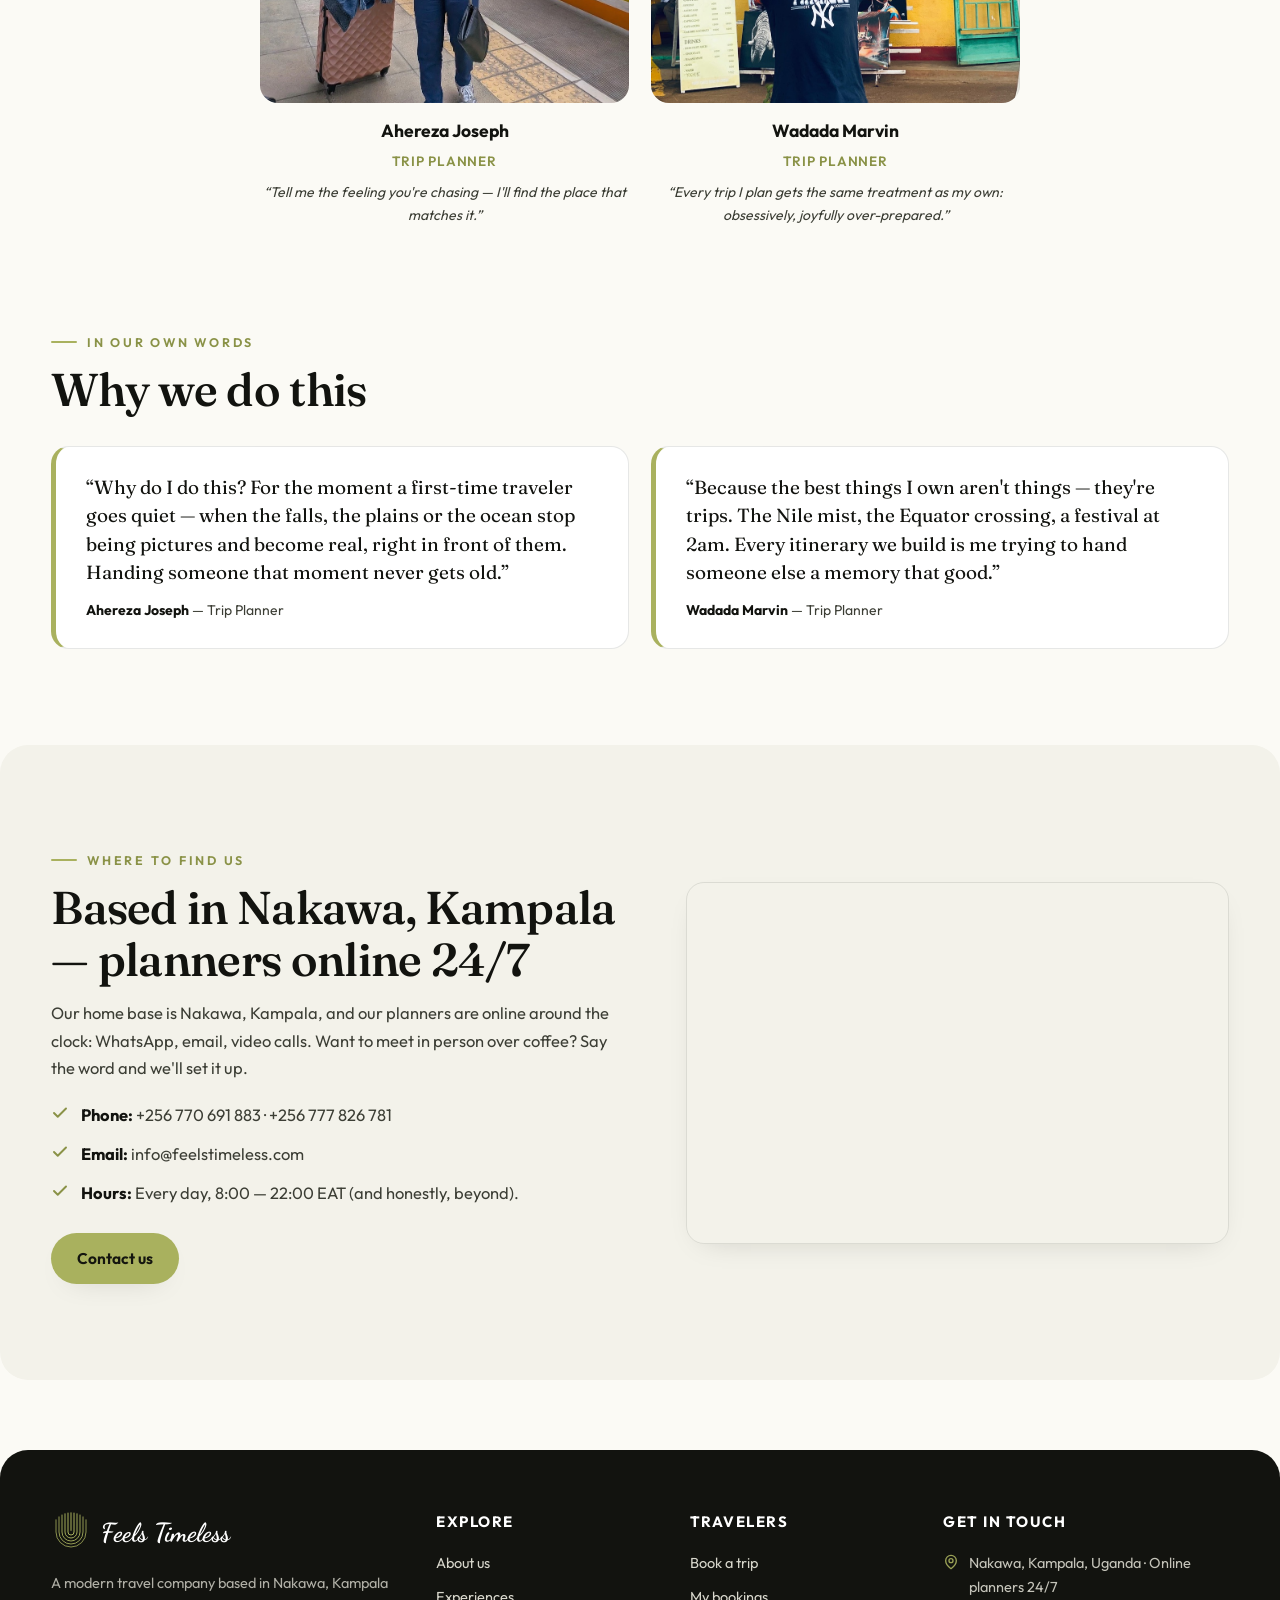
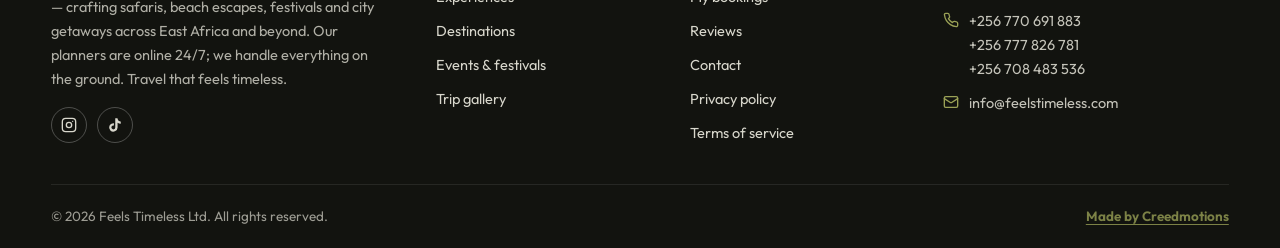
==== commit 915c50c3: "Ahereza Joseph's team photo: the Nairobi Terminus platform picture" ====
--- a/about.html
+++ b/about.html
@@ -108,7 +108,7 @@
     </div>
     <div class="grid c2" style="margin-top:44px;max-width:760px;margin-inline:auto">
       <div class="person reveal">
-        <div class="ph"><img src="assets/team/ahereza-joseph.jpg" alt="Portrait of Ahereza Joseph, trip planner"></div>
+        <div class="ph"><img src="assets/team/ahereza-joseph.jpg" alt="Ahereza Joseph with his suitcase on the platform at Nairobi Terminus"></div>
         <b>Ahereza Joseph</b><span>Trip Planner</span>
         <p>“Tell me the feeling you're chasing — I'll find the place that matches it.”</p>
       </div>
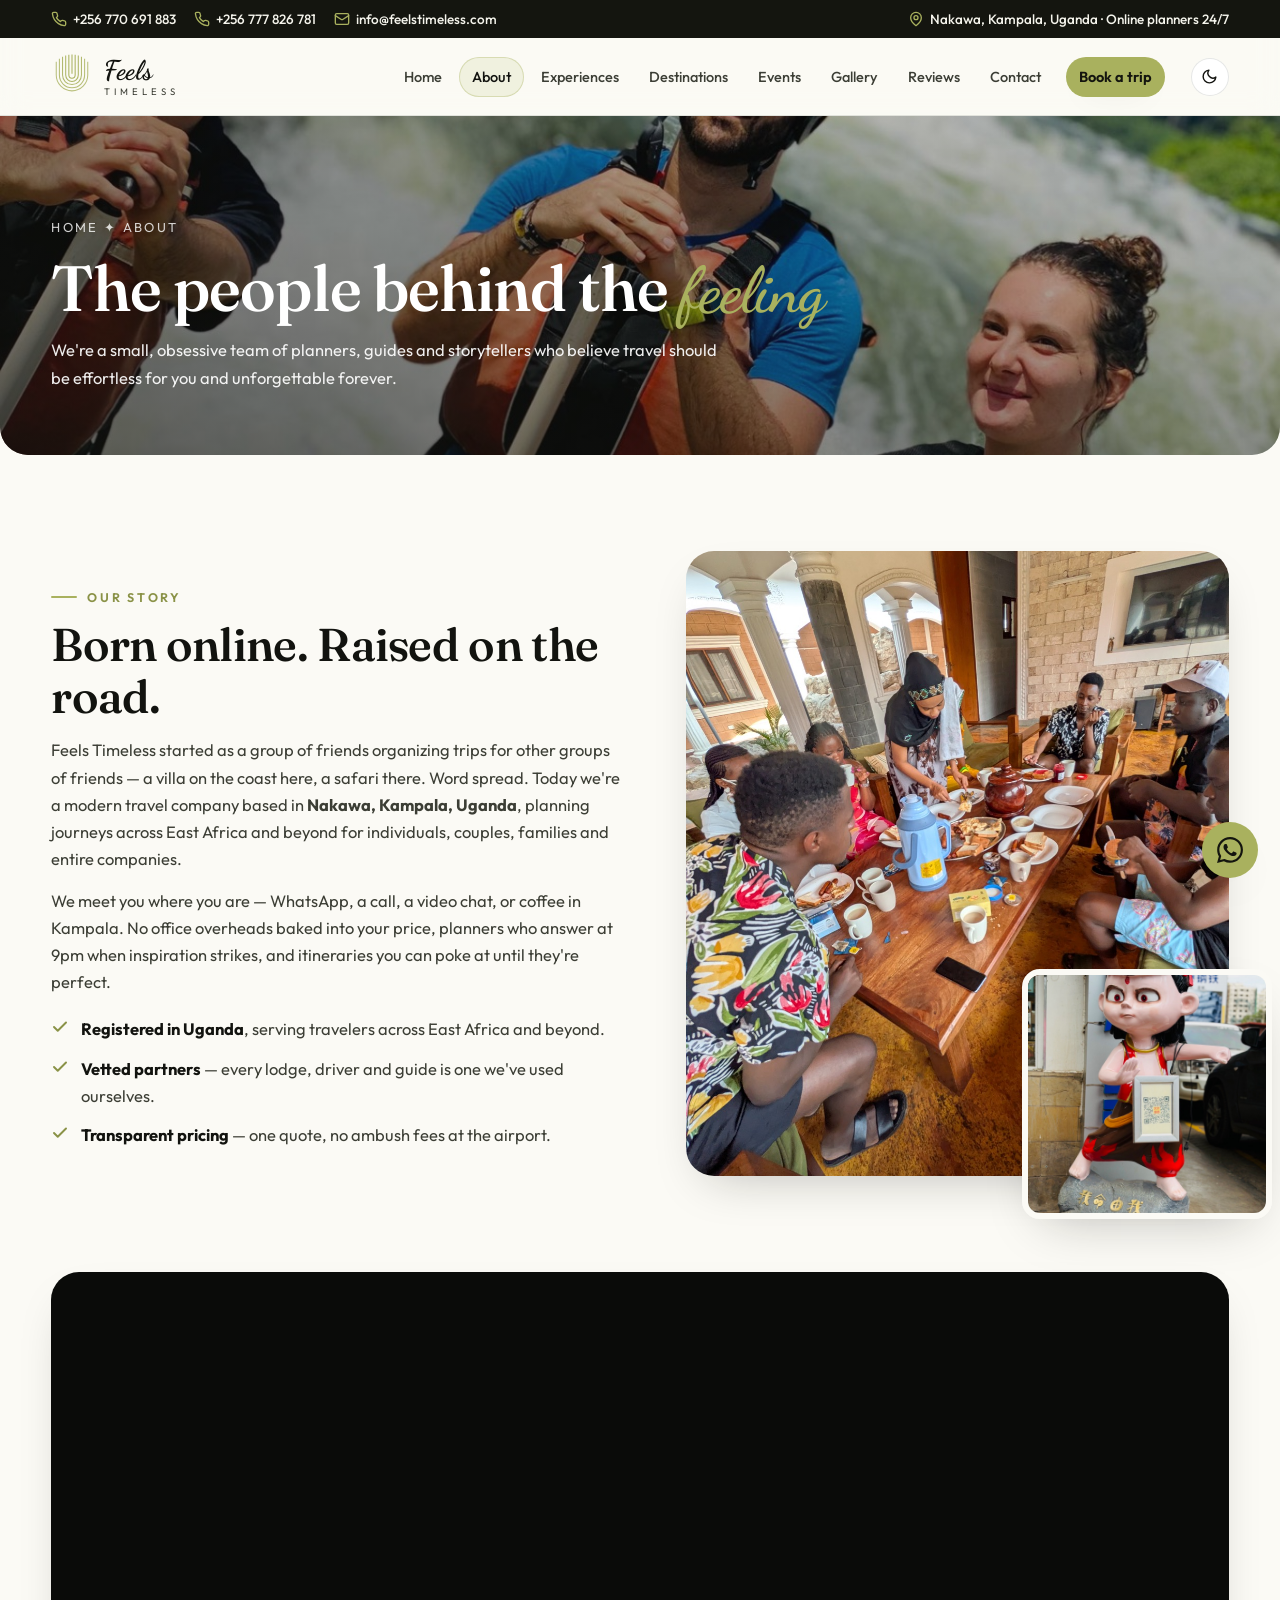
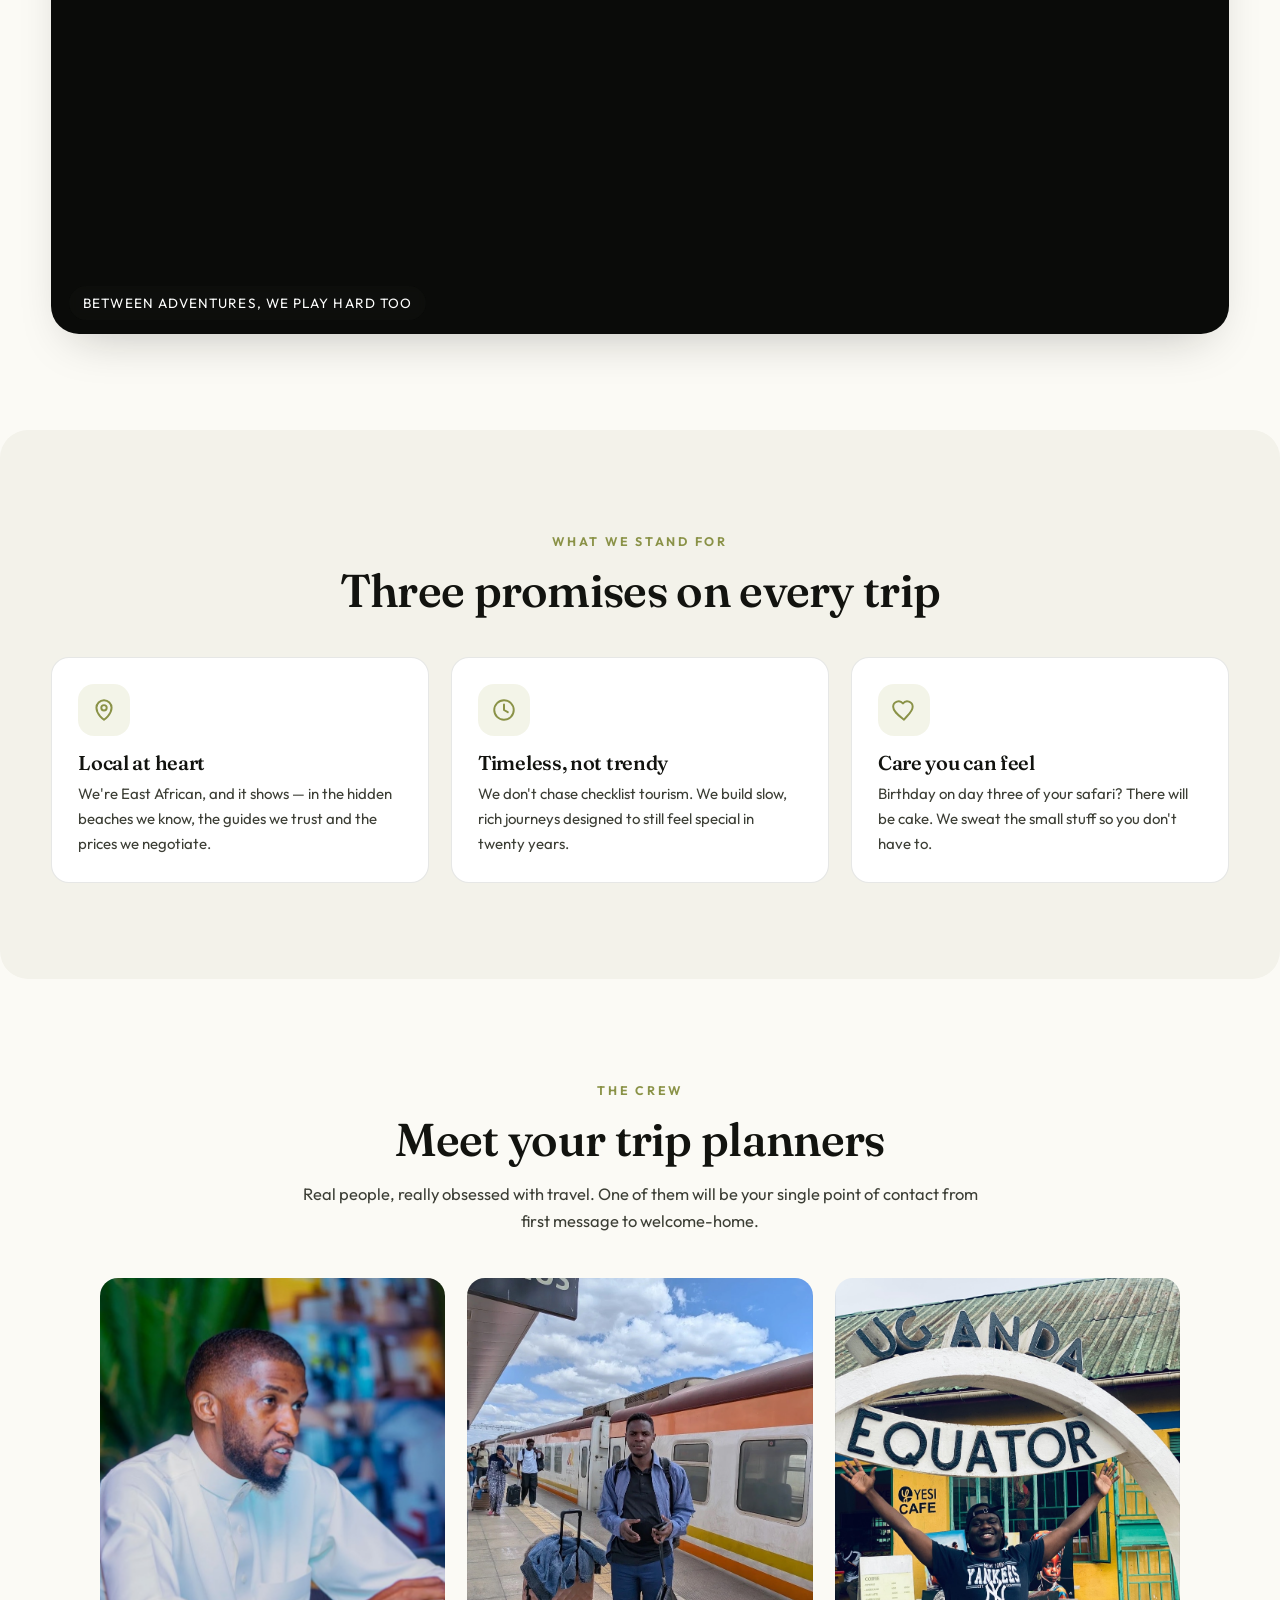
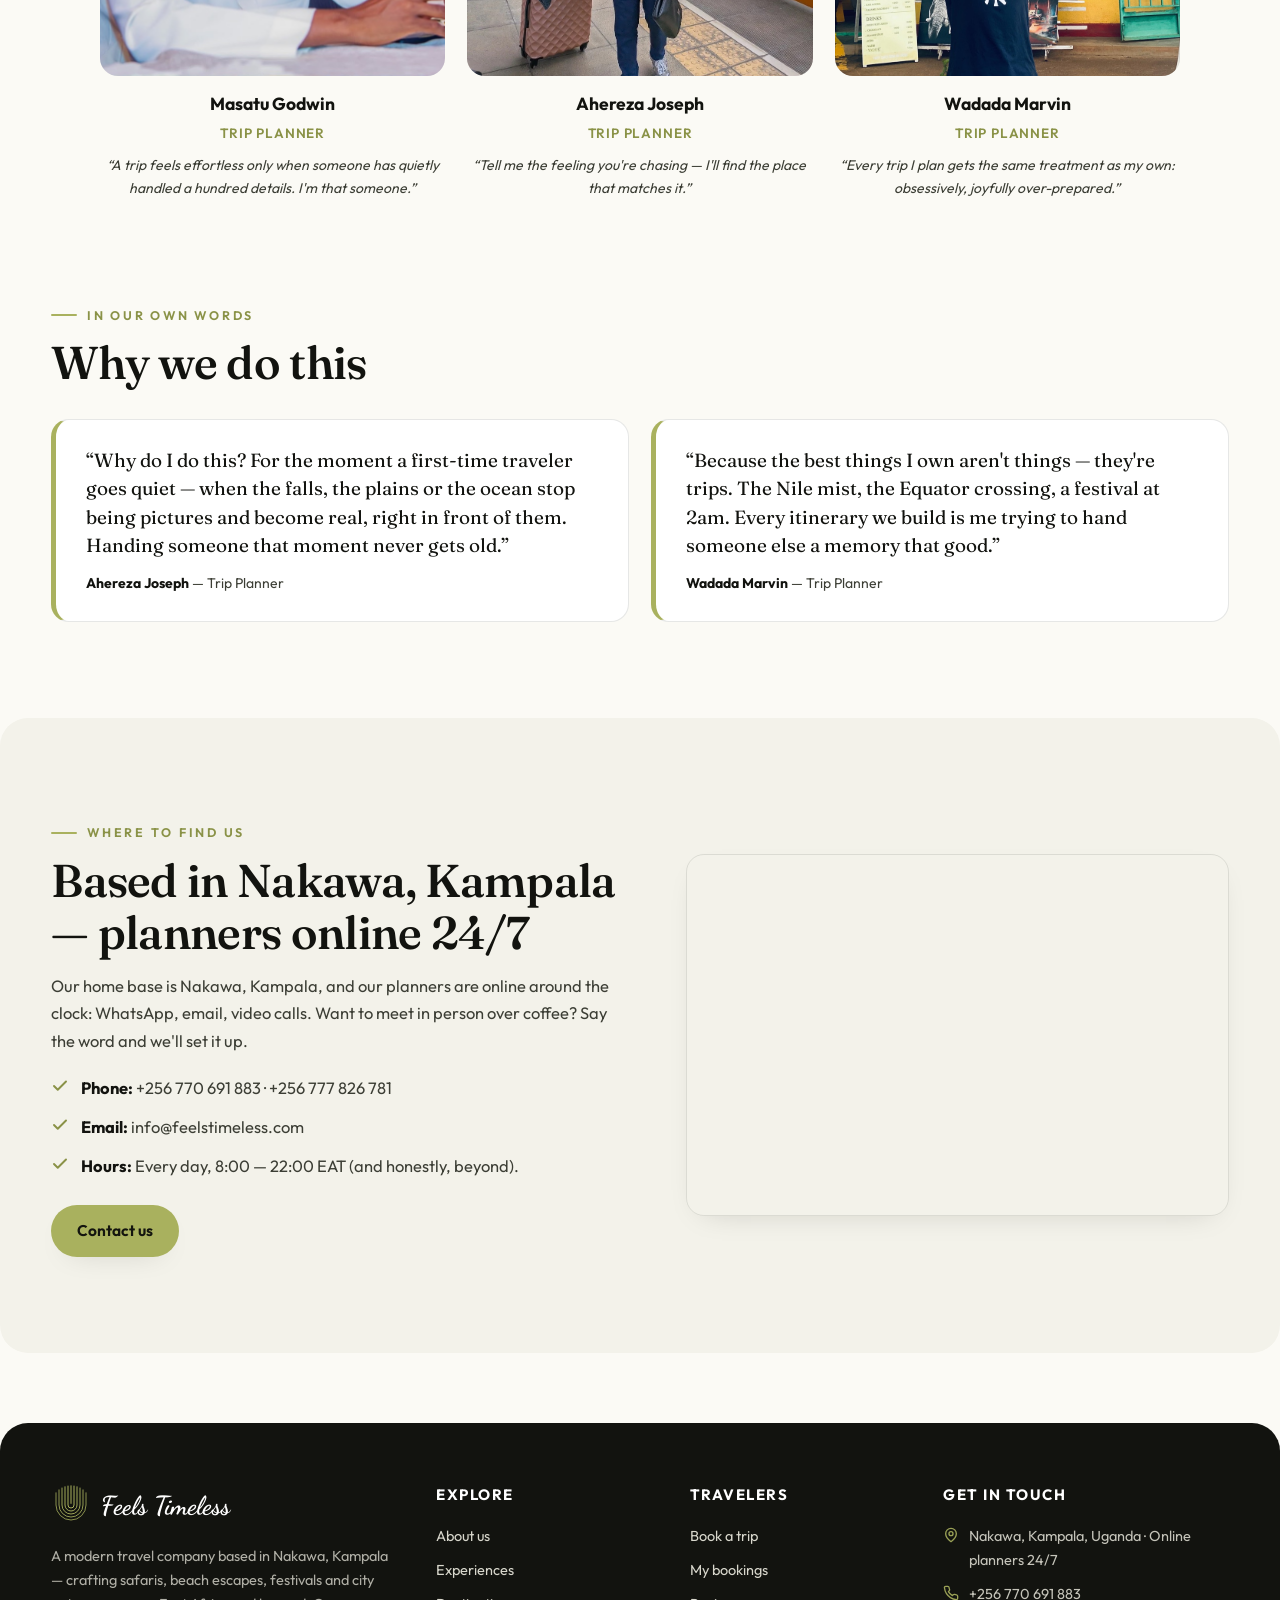
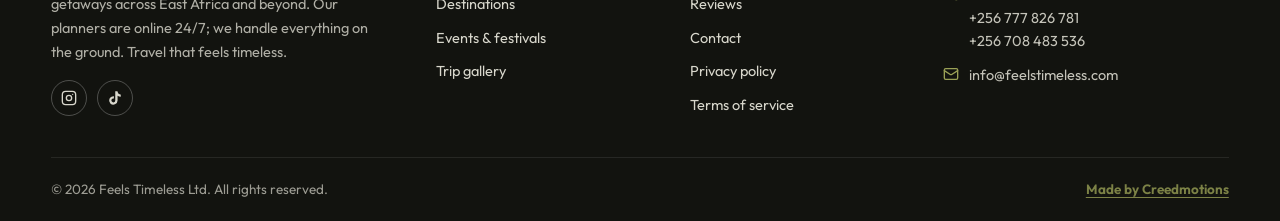
==== commit 0488d72f: "Add Masatu Godwin to the trip planners" ====
--- a/about.html
+++ b/about.html
@@ -106,7 +106,12 @@
       <h2 class="title">Meet your trip planners</h2>
       <p class="sub">Real people, really obsessed with travel. One of them will be your single point of contact from first message to welcome-home.</p>
     </div>
-    <div class="grid c2" style="margin-top:44px;max-width:760px;margin-inline:auto">
+    <div class="grid c3" style="margin-top:44px;max-width:1080px;margin-inline:auto">
+      <div class="person reveal">
+        <div class="ph"><img src="assets/team/masatu-godwin.jpg" alt="Portrait of Masatu Godwin, trip planner"></div>
+        <b>Masatu Godwin</b><span>Trip Planner</span>
+        <p>“A trip feels effortless only when someone has quietly handled a hundred details. I'm that someone.”</p>
+      </div>
       <div class="person reveal">
         <div class="ph"><img src="assets/team/ahereza-joseph.jpg" alt="Ahereza Joseph with his suitcase on the platform at Nairobi Terminus"></div>
         <b>Ahereza Joseph</b><span>Trip Planner</span>
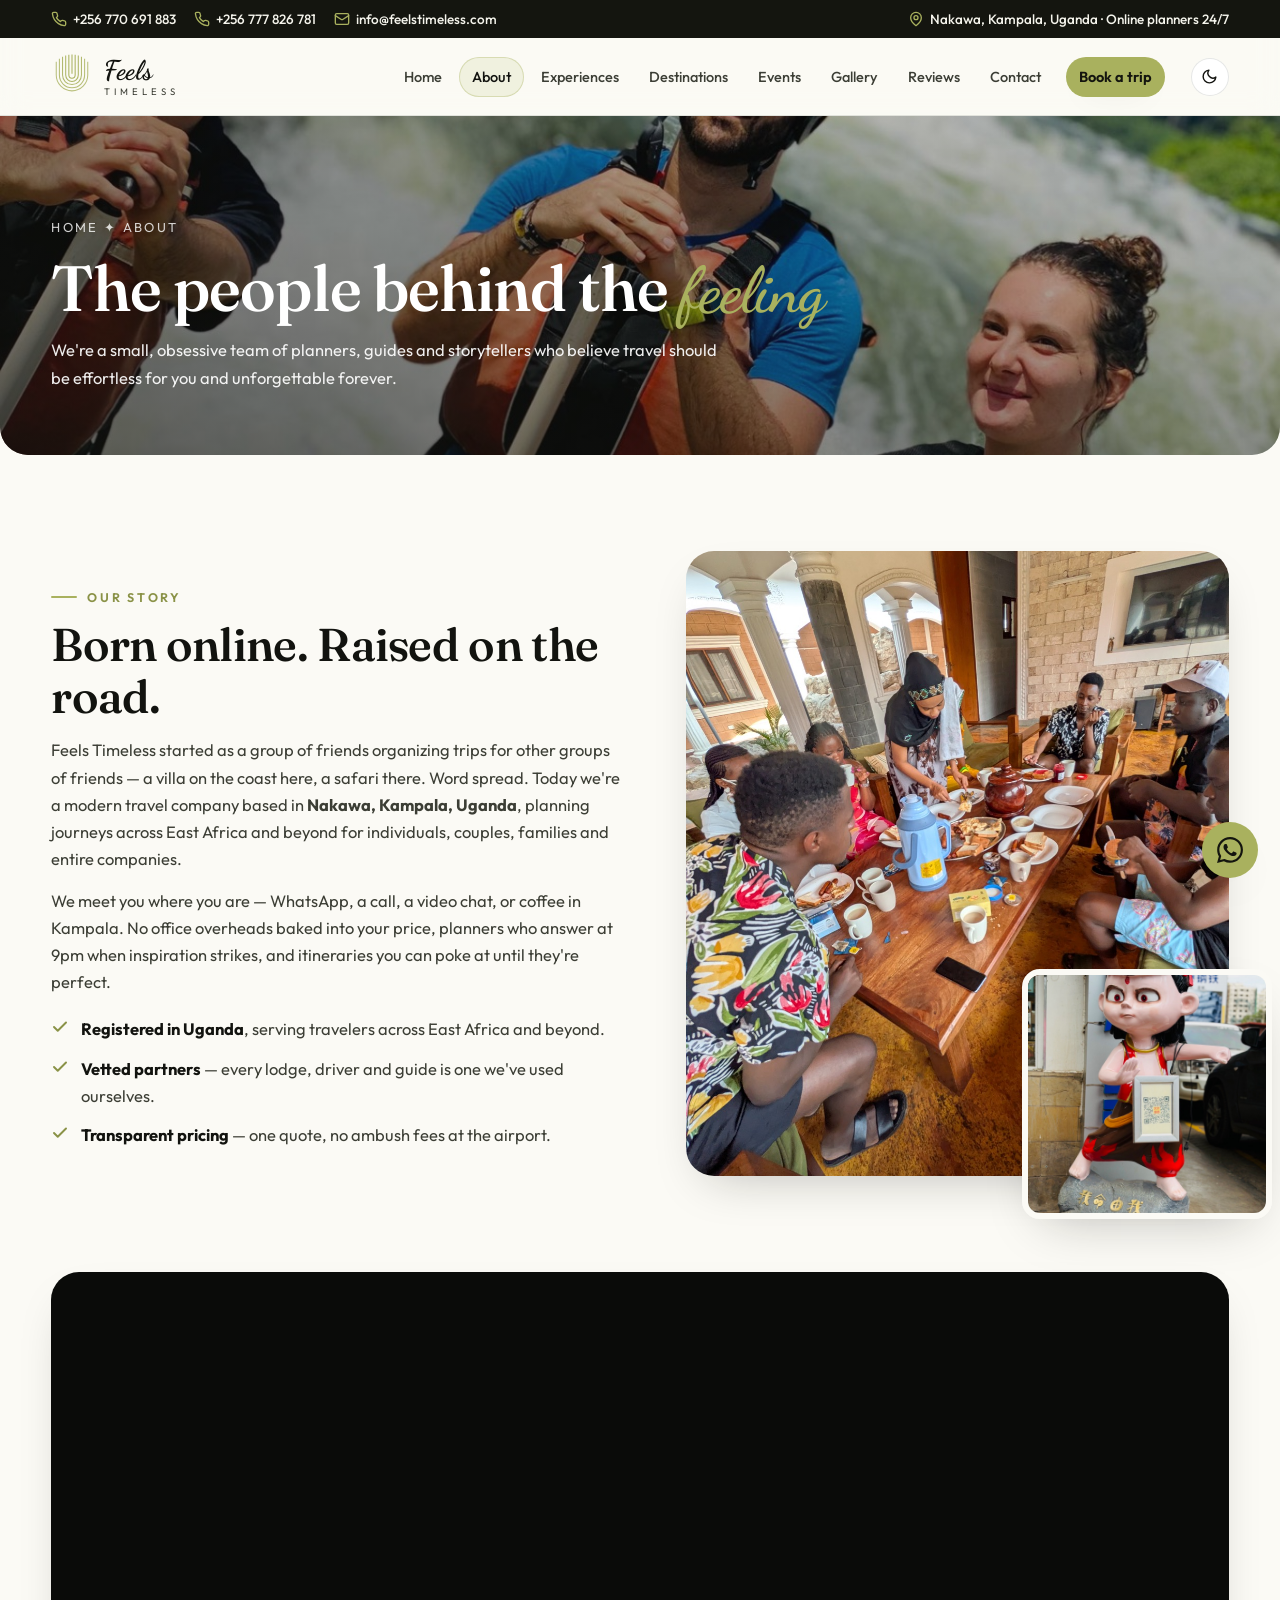
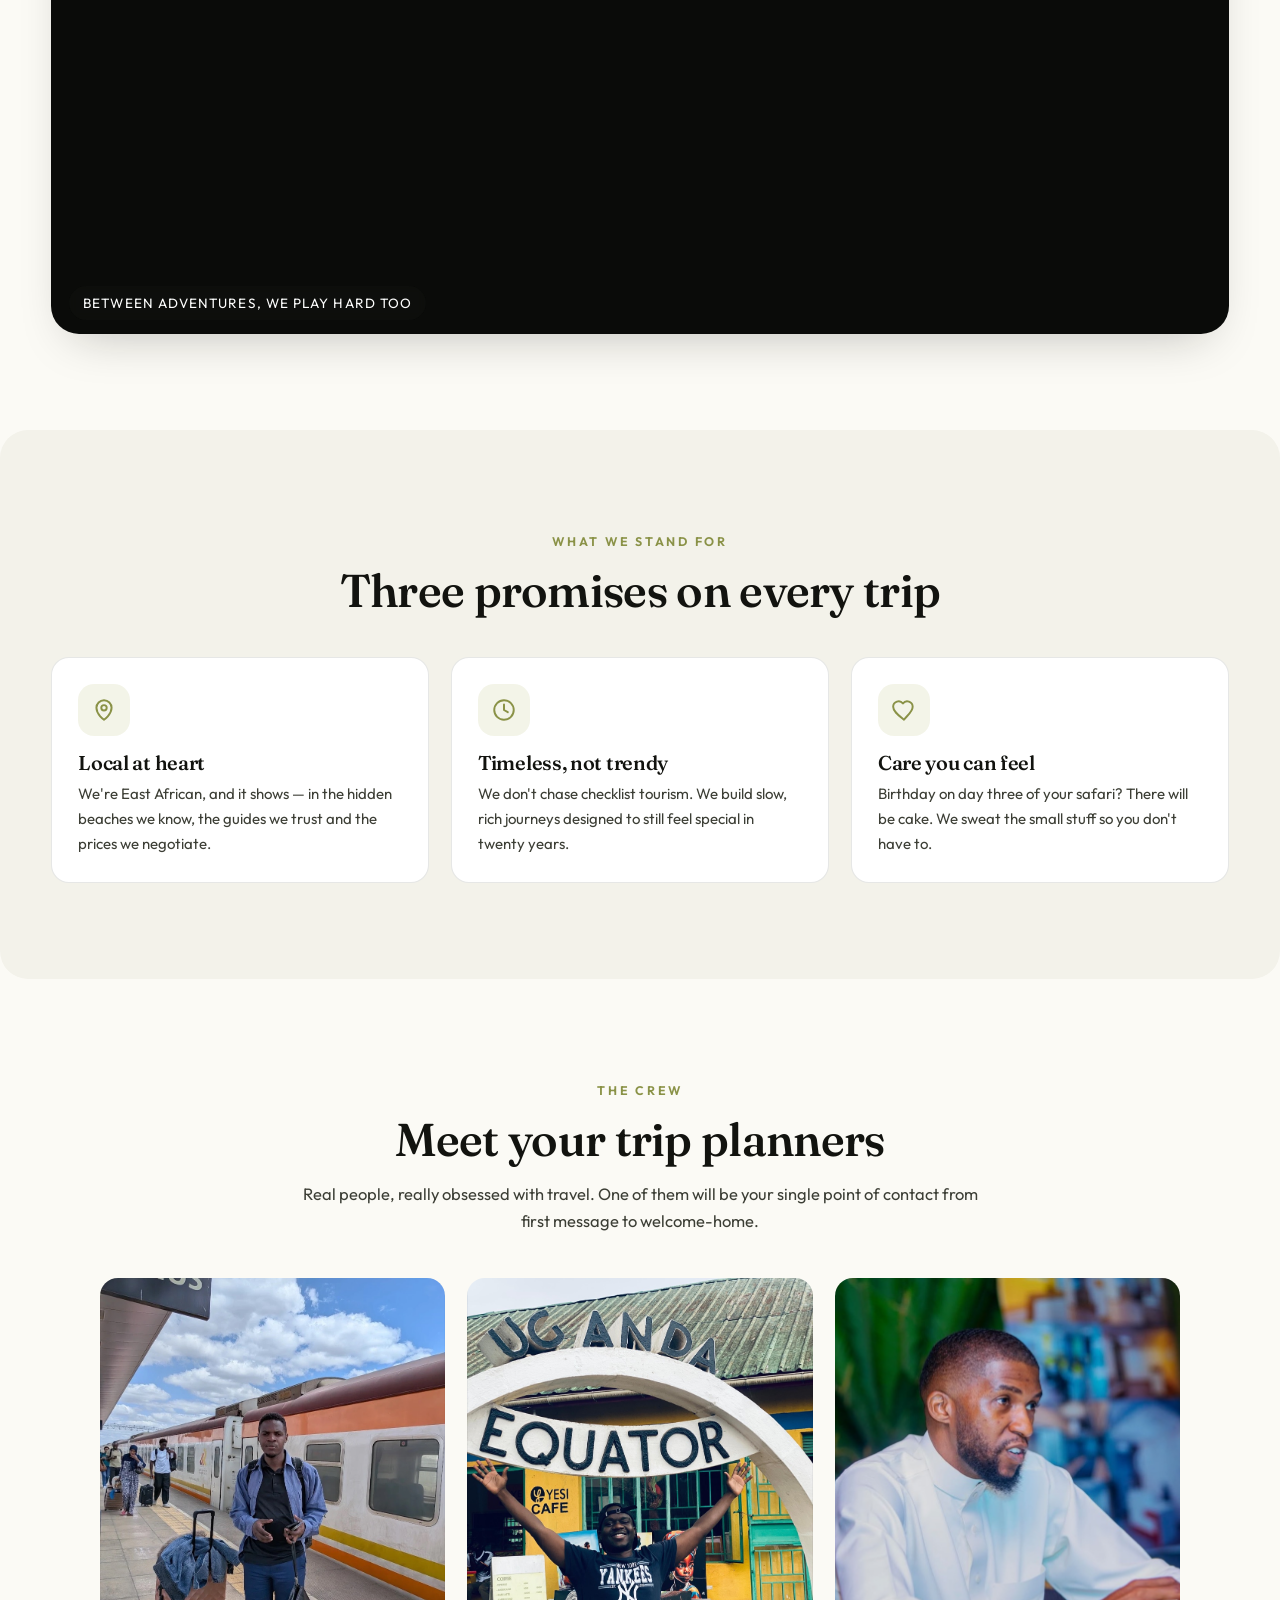
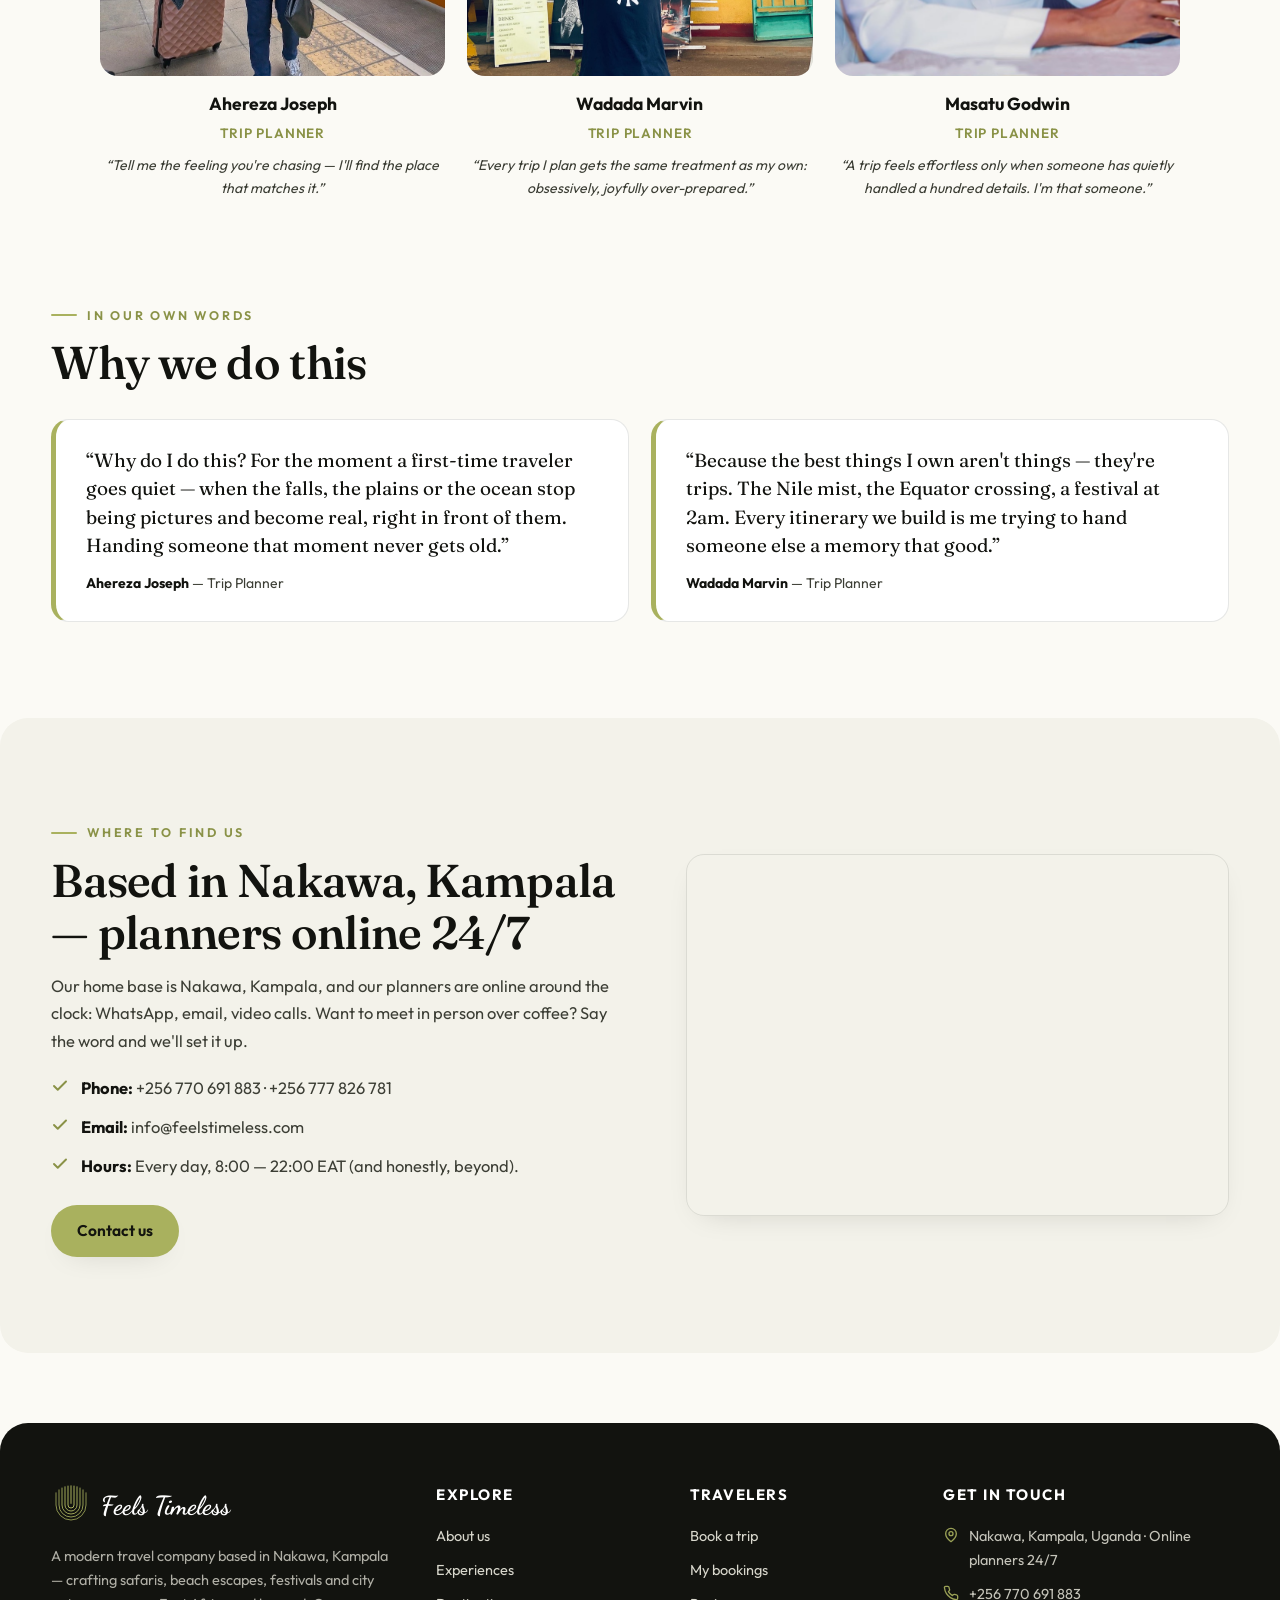
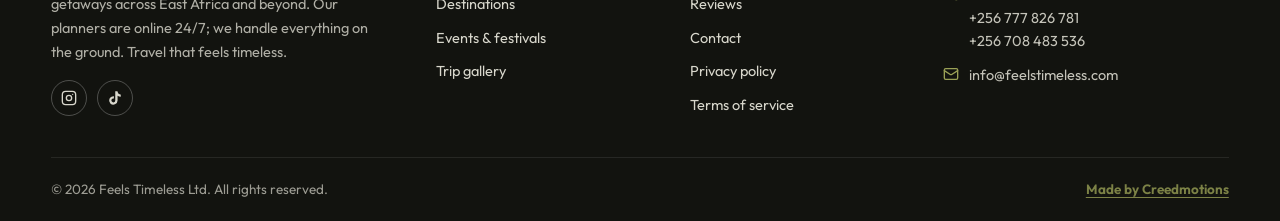
==== commit 94c66848: "Move Masatu Godwin to third position in team" ====
--- a/about.html
+++ b/about.html
@@ -108,11 +108,6 @@
     </div>
     <div class="grid c3" style="margin-top:44px;max-width:1080px;margin-inline:auto">
       <div class="person reveal">
-        <div class="ph"><img src="assets/team/masatu-godwin.jpg" alt="Portrait of Masatu Godwin, trip planner"></div>
-        <b>Masatu Godwin</b><span>Trip Planner</span>
-        <p>“A trip feels effortless only when someone has quietly handled a hundred details. I'm that someone.”</p>
-      </div>
-      <div class="person reveal">
         <div class="ph"><img src="assets/team/ahereza-joseph.jpg" alt="Ahereza Joseph with his suitcase on the platform at Nairobi Terminus"></div>
         <b>Ahereza Joseph</b><span>Trip Planner</span>
         <p>“Tell me the feeling you're chasing — I'll find the place that matches it.”</p>
@@ -121,6 +116,11 @@
         <div class="ph"><img src="assets/team/wadada-marvin.jpg" alt="Wadada Marvin celebrating at the Uganda Equator landmark"></div>
         <b>Wadada Marvin</b><span>Trip Planner</span>
         <p>“Every trip I plan gets the same treatment as my own: obsessively, joyfully over-prepared.”</p>
+      </div>
+      <div class="person reveal">
+        <div class="ph"><img src="assets/team/masatu-godwin.jpg" alt="Portrait of Masatu Godwin, trip planner"></div>
+        <b>Masatu Godwin</b><span>Trip Planner</span>
+        <p>“A trip feels effortless only when someone has quietly handled a hundred details. I'm that someone.”</p>
       </div>
     </div>
   </div>
